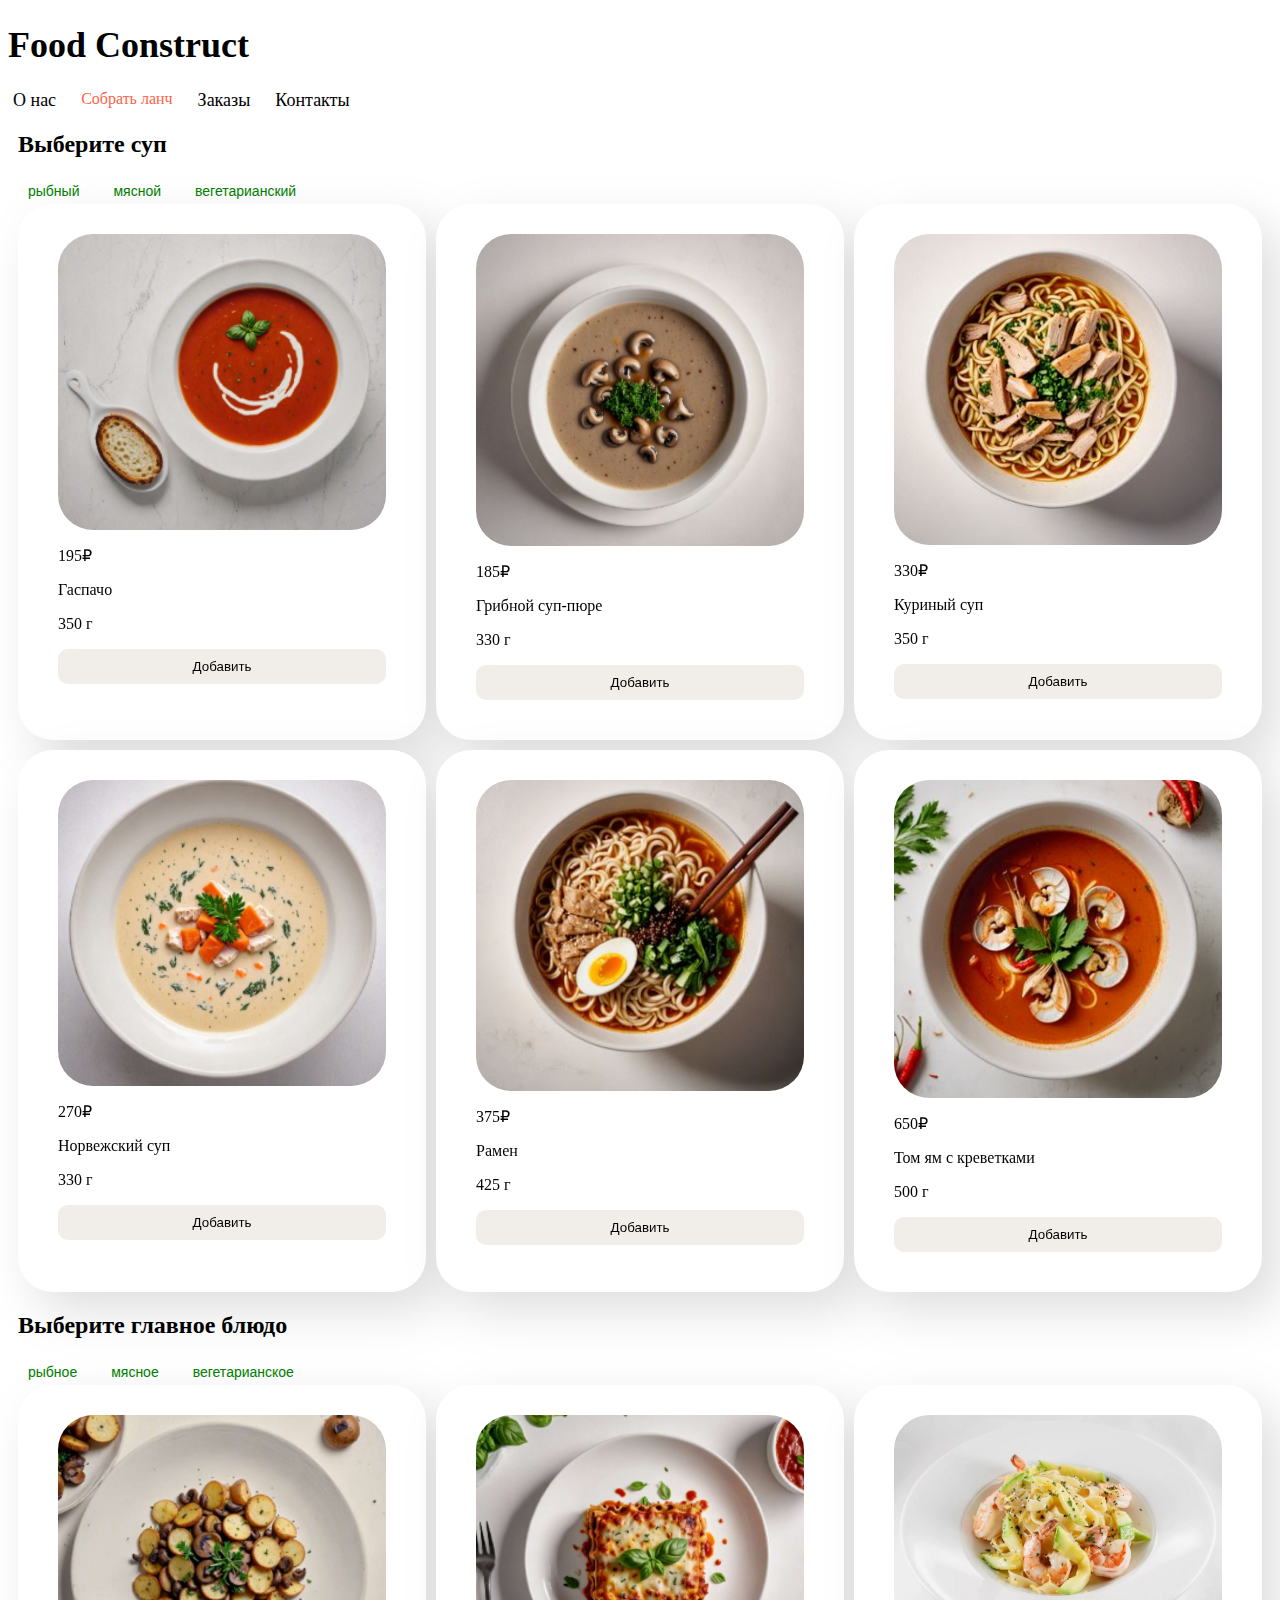
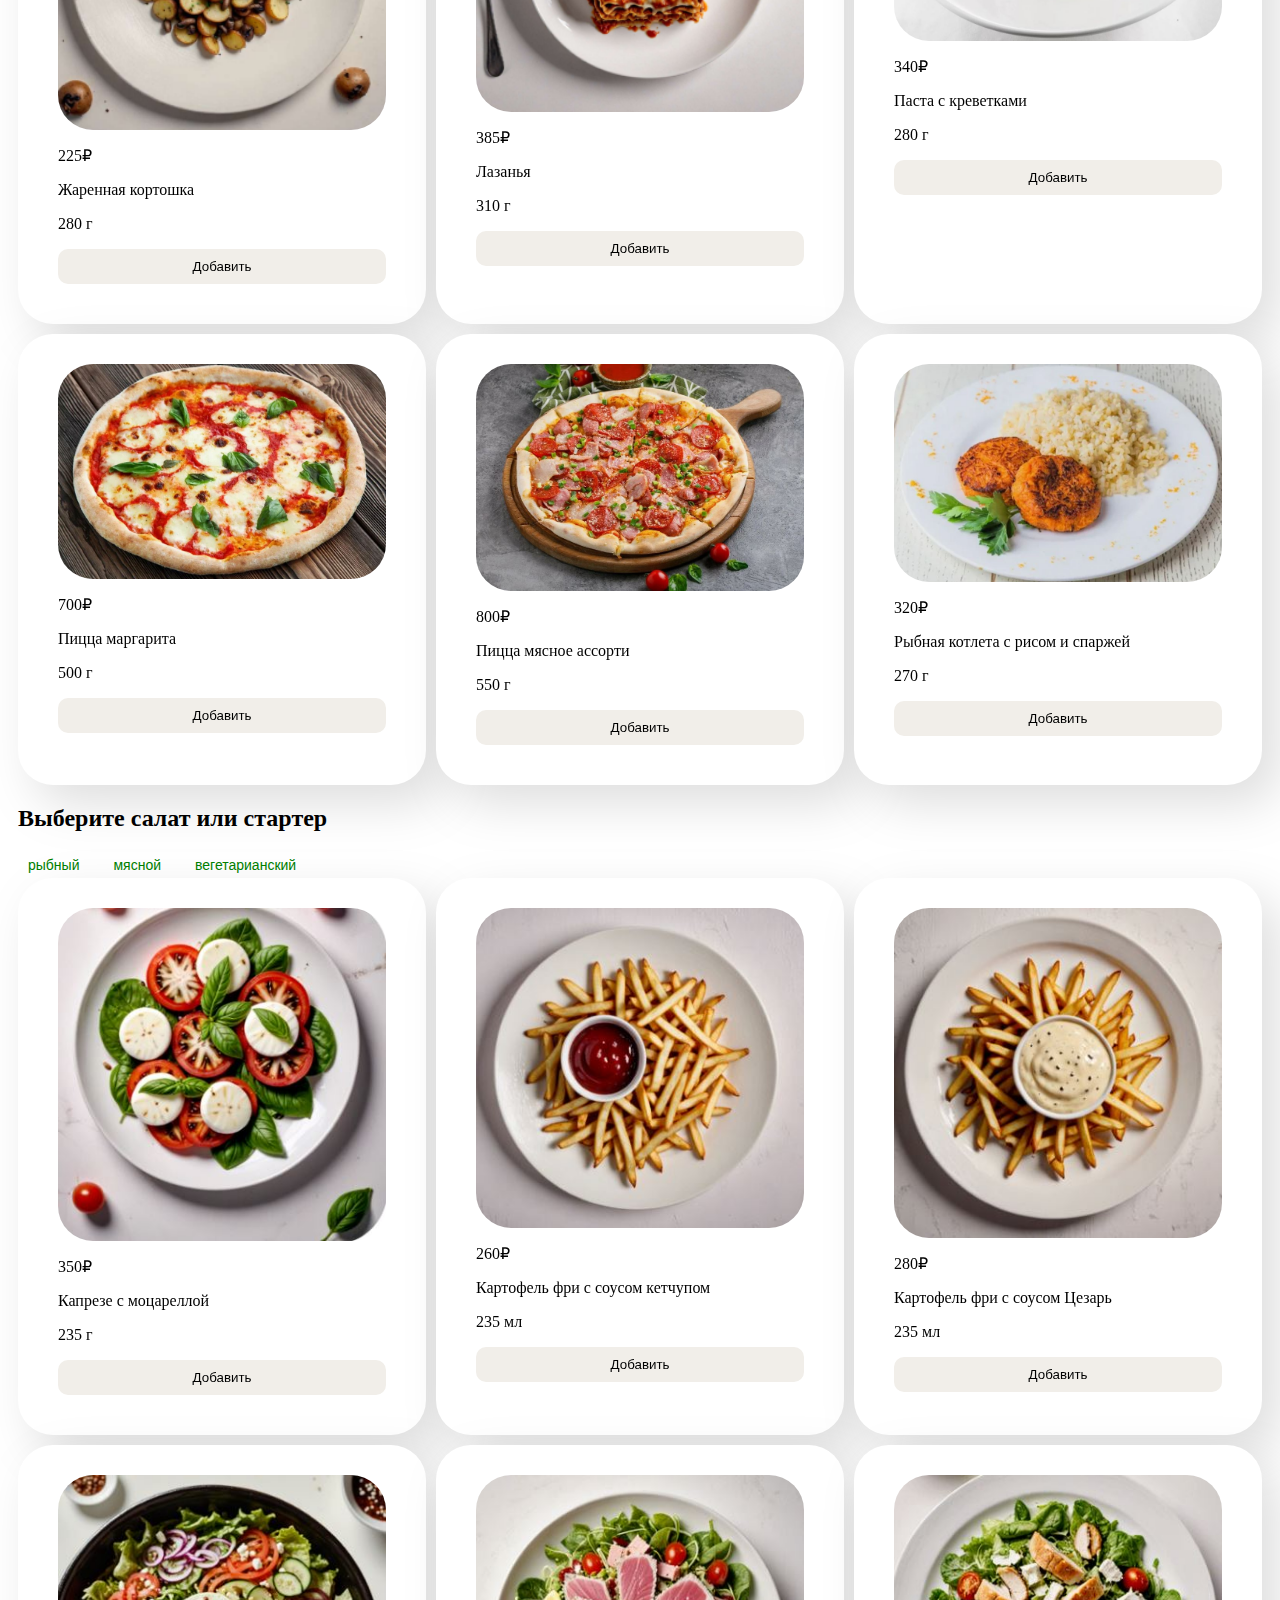
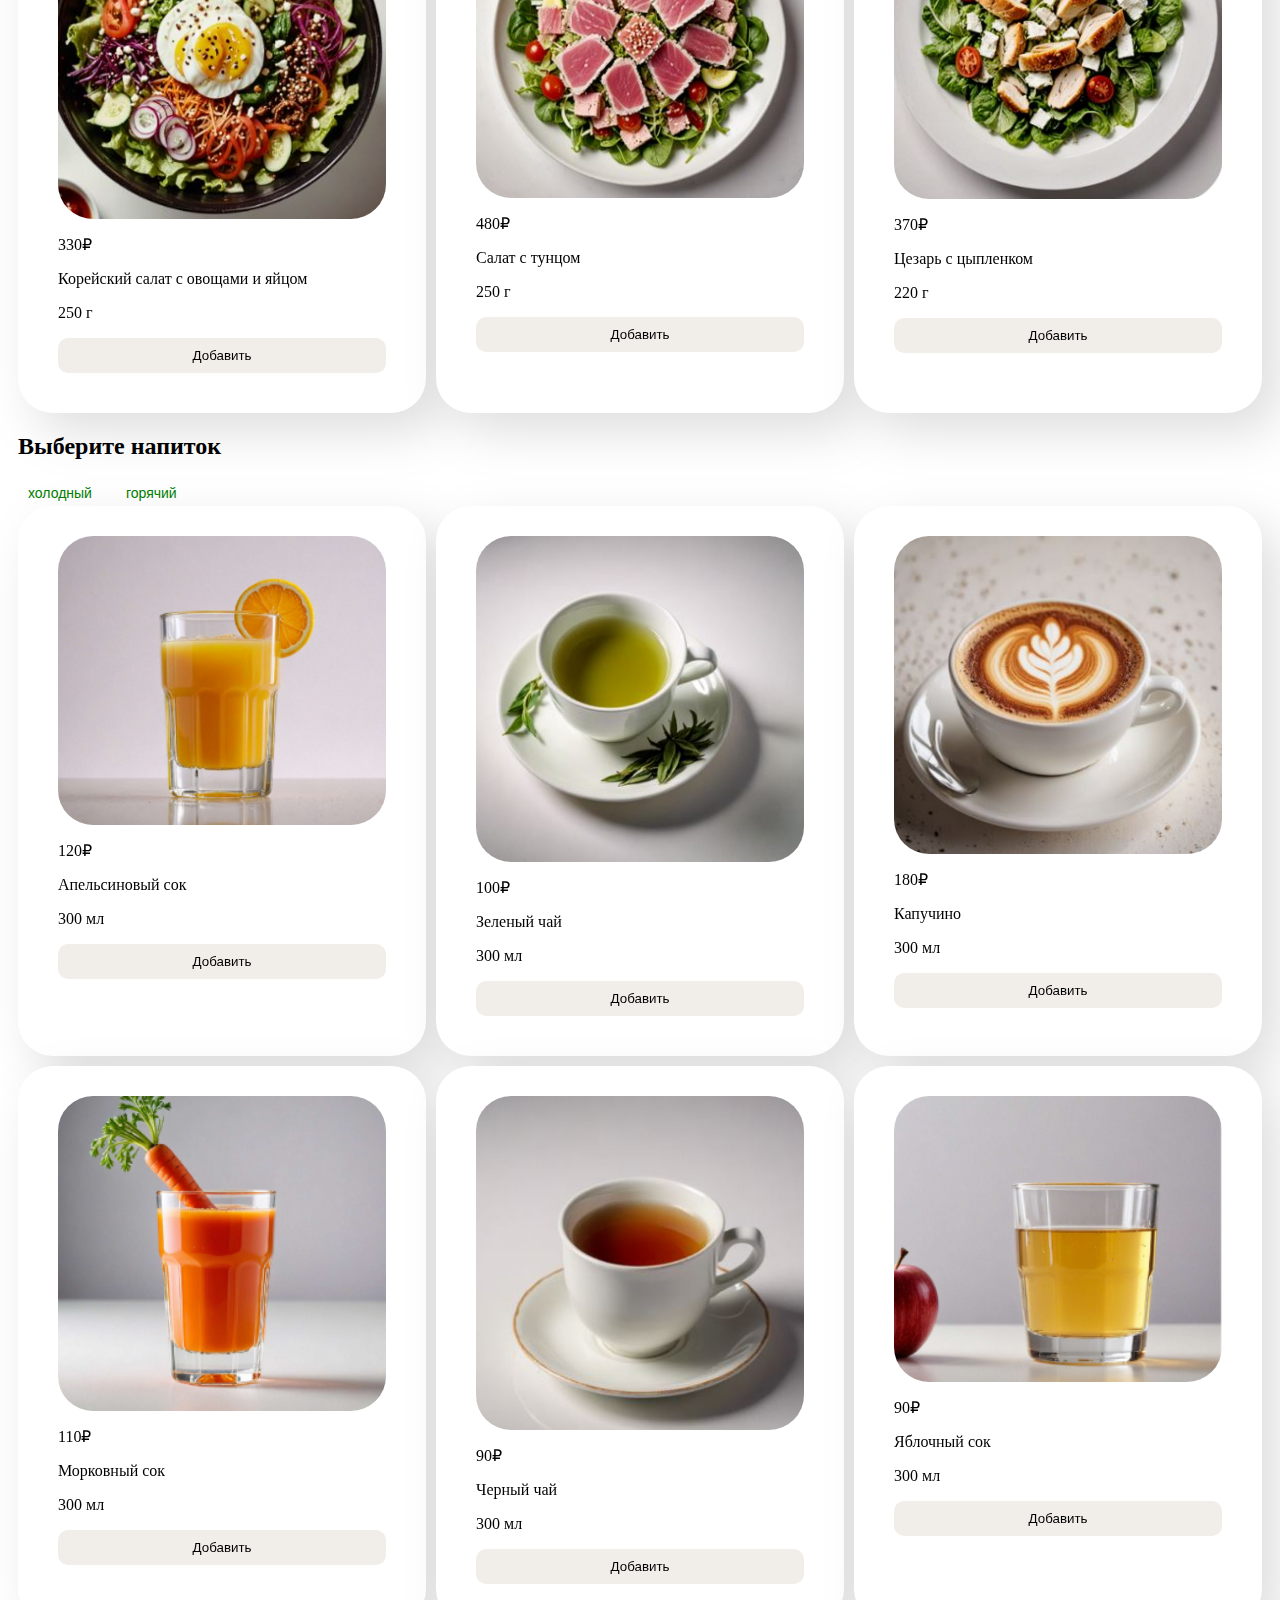
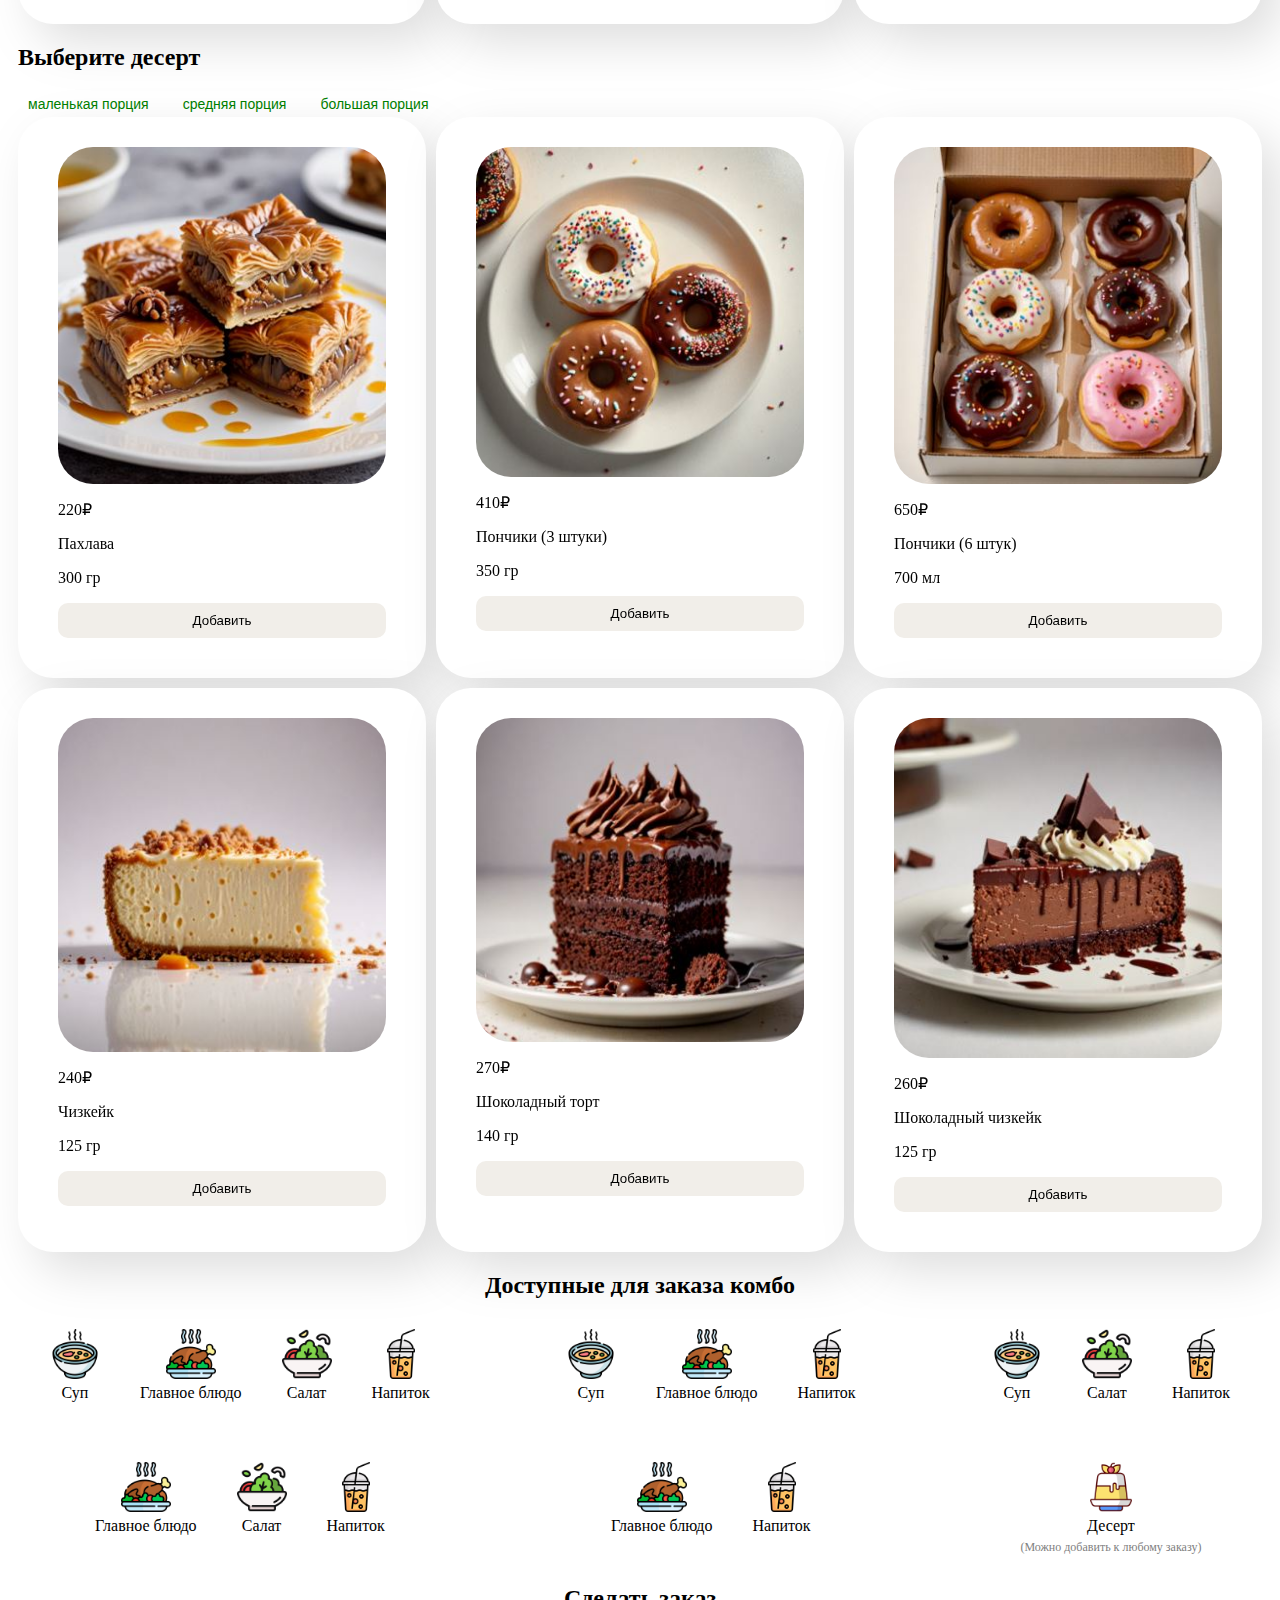
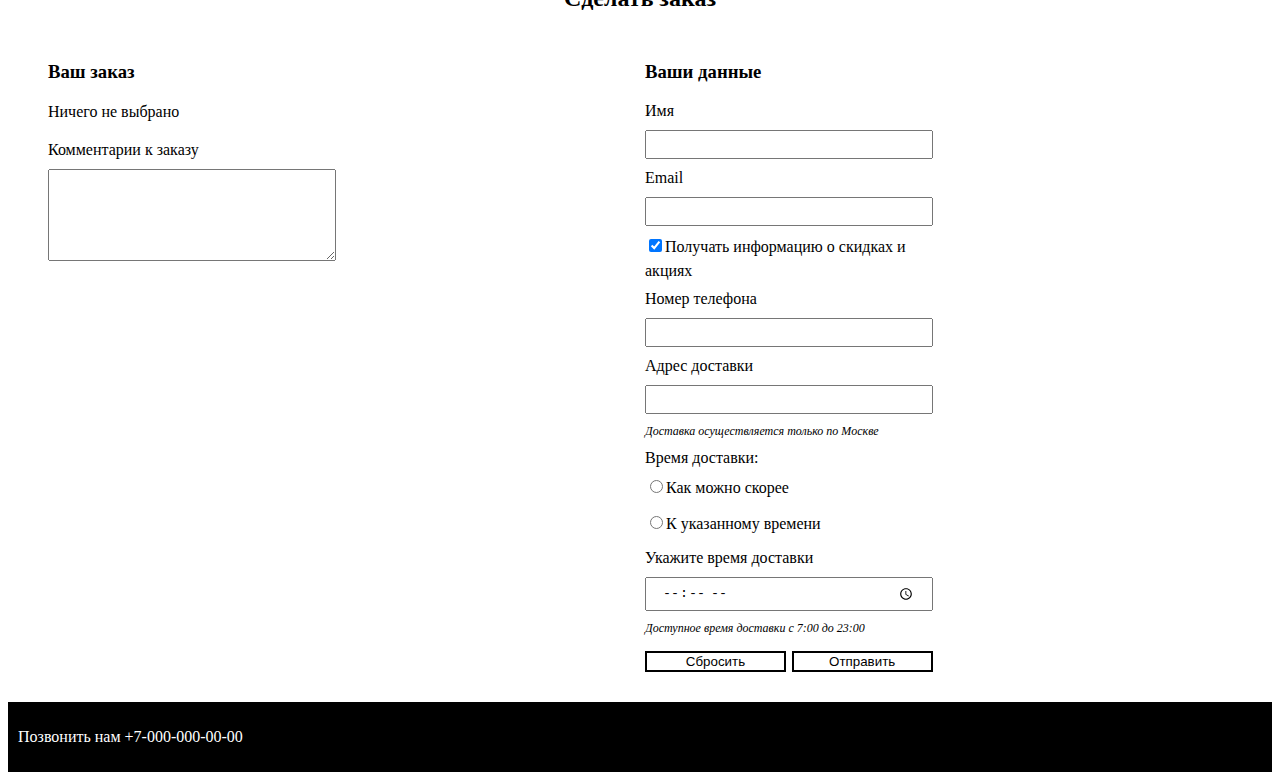
==== lunch.html @ 5206e2a0 "Lab6" ====
<!DOCTYPE html>
<html lang="ru">
<head>
    <meta charset="UTF-8">
    <meta name="viewport" content="width=device-width, initial-scale=1.0">
    <link rel="stylesheet" href="styles.css">
    <title>Собрать ланч</title>
</head>
<body>
    <header>
        <a href="#" class="link"><h1>Food Construct</h1></a>
        <nav class="nav">
            <a href="index.html" class="link"> О нас</a>
            <a href="lunch.html" class="active"> Собрать ланч</a>
            <a href="#" class="link"> Заказы</a>
            <a href="#tellunch" class="link"> Контакты</a>
        </nav> 
    </header>
        <main class="main">
            <section id="soup-section">
                <h2>Выберите суп</h2>
                <div class="filters">
                    <button data-kind="fish">рыбный</button>
                    <button data-kind="meat">мясной</button>
                    <button data-kind="veg">вегетарианский</button>
                </div>
                <div class="dishes"></div>
            </section>
            <section id="main-section">
                <h2>Выберите главное блюдо</h2>
                <div class="filters">
                    <button data-kind="fish">рыбное</button>
                    <button data-kind="meat">мясное</button>
                    <button data-kind="veg">вегетарианское</button>
                </div>
                <div class="dishes"></div>
            </section>
            <section id="salat-section">
                <h2>Выберите салат или стартер</h2>
                <div class="filters">
                    <button data-kind="fish">рыбный</button>
                    <button data-kind="meat">мясной</button>
                    <button data-kind="veg">вегетарианский</button>
                </div>
                <div class="dishes"></div>
            </section>
            <section id="drink-section">
                <h2>Выберите напиток</h2>
                <div class="filters">
                    <button data-kind="cold">холодный</button>
                    <button data-kind="hot">горячий</button>
                </div>
                <div class="dishes"></div>
            </section>
            <section id="desert-section">  
                <h2>Выберите десерт</h2>
                <div class="filters">
                    <button data-kind="small">маленькая порция</button>
                    <button data-kind="medium">средняя порция</button>
                    <button data-kind="big">большая порция</button>
                </div>
                <div class="dishes"></div>
            </section>

            <section id="combo-options">
                <h2>Доступные для заказа комбо</h2>
                <div class="combo-grid">
                    <div class="combo-column">
                        <div class="combo-row">
                            <div class="combo-item">
                                <img src="soup.jpg" alt="Суп">
                                <p>Суп</p>
                            </div>
                            <div class="combo-item">
                                <img src="main.jpg" alt="Главное блюдо">
                                <p>Главное блюдо</p>
                            </div>
                            <div class="combo-item">
                                <img src="salat.jpg" alt="Салат">
                                <p>Салат</p>
                            </div>
                            <div class="combo-item">
                                <img src="drink.jpg" alt="Напиток">
                                <p>Напиток</p>
                            </div>
                        </div>
                        <div class="combo-row">
                            <div class="combo-item">
                                <img src="main.jpg" alt="Главное блюдо">
                                <p>Главное блюдо</p>
                            </div>
                            <div class="combo-item">
                                <img src="salat.jpg" alt="Салат">
                                <p>Салат</p>
                            </div>
                            <div class="combo-item">
                                <img src="drink.jpg" alt="Напиток">
                                <p>Напиток</p>
                            </div>
                        </div>
                    </div>
                    <div class="combo-column">
                        <div class="combo-row">
                            <div class="combo-item">
                                <img src="soup.jpg" alt="Суп">
                                <p>Суп</p>
                            </div>
                            <div class="combo-item">
                                <img src="main.jpg" alt="Главное блюдо">
                                <p>Главное блюдо</p>
                            </div>
                            <div class="combo-item">
                                <img src="drink.jpg" alt="Напиток">
                                <p>Напиток</p>
                            </div>
                        </div>
                        <div class="combo-row">
                            <div class="combo-item">
                                <img src="main.jpg" alt="Главное блюдо">
                                <p>Главное блюдо</p>
                            </div>
                            <div class="combo-item">
                                <img src="drink.jpg" alt="Напиток">
                                <p>Напиток</p>
                            </div>
                        </div>
                    </div>
                    <div class="combo-column">
                        <div class="combo-row">
                            <div class="combo-item">
                                <img src="soup.jpg" alt="Суп">
                                <p>Суп</p>
                            </div>
                            <div class="combo-item">
                                <img src="salat.jpg" alt="Салат">
                                <p>Салат</p>
                            </div>
                            <div class="combo-item">
                                <img src="drink.jpg" alt="Напиток">
                                <p>Напиток</p>
                            </div>
                        </div>
                        <div class="combo-row">
                            <div class="combo-item">
                                <img src="desert.jpg" alt="Десерт">
                                <p>Десерт</p>
                                <p class="small-note">(Можно добавить к любому заказу)</p>
                            </div>
                        </div>
                    </div>
                </div>
            </section>

            <section id="order-form">
            <form action="https://httpbin.org/post" method="post">
            <section class="order">
                <h2 style="text-align: center;">Сделать заказ</h2>
                <div class="dishesorder">
                <div class="dishorder">
                    <h3>Ваш заказ</h3>
                    <div id="no-selection-message" class="order-item">
                        <p>Ничего не выбрано</p>
                    </div>
                    <div class="order-item" id="soup-order" style="display: none;">
                        <p><strong>Суп</strong></p>
                        <p id="selected-soup">Не выбран</p>
                    </div>
                    <div class="order-item" id="salat-order" style="display: none;">
                        <p><strong>Салат</strong></p>
                        <p id="selected-salat">Не выбран</p>
                    </div>
                    <div class="order-item" id="main-order" style="display: none;">
                        <p><strong>Главное блюдо</strong></p>
                        <p id="selected-main-dish">Не выбрано</p>
                    </div>
                    <div class="order-item" id="drink-order" style="display: none;">
                        <p><strong>Напиток</strong></p>
                        <p id="selected-drink">Не выбран</p>
                    </div>
                    <div class="order-item" id="desert-order" style="display: none;"> 
                        <p><strong>Десерт</strong></p>
                        <p id="selected-desert">Не выбран</p>
                    </div>
                    <div class="order-item" id="total-price-block" style="display: none;">
                        <p id="total-price">Стоимость заказа<span class="price-value">0₽</span></p>
                    </div>                    
                    <label for="comments">Комментарии к заказу</label>
                    <textarea id="comments" name="comments"></textarea>
                </div>

                <div class="dishcustomer">
                    <h3>Ваши данные</h3>
                    <label>Имя</label>
                    <input type="text" required>
                    <label >Email</label>
                    <input type="email" required>
                    <label><input type="checkbox"checked>Получать информацию о скидках и акциях</label>
                    <label>Номер телефона</label>
                    <input type="tel" required pattern="^\+?[0-9\s\-\(\)]{7,15}$">
                    <label>Адрес доставки</label>
                    <input type="text" required>
                    <label class="note"><em>Доставка осуществляется только по Москве</em></label>
                    <label>Время доставки:</label>
                    <label><input type="radio" name="radio1" required>Как можно скорее</label>
                    <label><input type="radio" name="radio1" required>К указанному времени</label>
                    <label>Укажите время доставки</label>
                    <input type="time" min="7:00" max="23:00" step="300">
                    <label class="note"><em>Доступное время доставки с 7:00 до 23:00</em></label>
                    <div class="buttonform">
                    <button class="buttonform1" type="reset">Сбросить</button>
                    <button class="buttonform2" type="submit">Отправить</button>
                    </div>
                </div>
                </div>
            </section>
            </form>

        </main>
            
            <footer class="footer" id="tellunch">
                <p>Позвонить нам +7-000-000-00-00</p> 
                <a href="#"></a>
           </footer>
           <script src="Dishes.js"></script>
           <script src="displayDishes.js"></script>
</body>
</html>
---- styles.css ----
.link {
    text-decoration: none;
    font-family: 'Times New Roman', Times, serif;
    font-size: large;
    
}
.link{color: black;}
.link:hover {color: red;}
.li{
    text-decoration: none;
    font-family: 'Times New Roman', Times, serif;
    font-size: large;
}
.li{
    color: white;
}
.li:hover{color: red;}
.footer{
    background-color: black;
    color: white;
    padding: 10px;
}
.table{
    padding: auto;
    border: 1px solid black;
    border-collapse: collapse;
    text-align: center;
    font-family: 'Times New Roman', Times, serif;
    font-size: 20px;
}
.table td{
    border: 1px solid black;
}

.img{
height: 500px;
width: 700px;

}
.section{
    font-family: 'Times New Roman', Times, serif;
    font-size: 20px;
    color: black;
}
.main{
    margin: 10px;
}
.p{
    font-family: 'Times New Roman', Times, serif;
    font-size: 20px;
    color: black;
}
.ul{
    font-family: 'Times New Roman', Times, serif;
    font-size: 20px;
    color: black;
}
.nav a {
    margin: 0 5px ;
    text-decoration: none;
}

.section{
    display: grid;
    grid-template-columns: 1fr, 1fr, 1fr;
    grid-column-gap: 10px;
}

.dishes {
    display: grid;
    grid-template-columns: repeat(3, 1fr);
    gap: 10px;
    }
    
.dish {
    display: flex;
    flex-direction: column;
    background-color: white;
    padding: 30px 40px;
    border-radius: 35px;
    filter: drop-shadow(17px 19px 24px rgba(0, 0, 0, 0.13));
    cursor: pointer;
    text-align: left;
    }

.dish:hover {
        border: 2px solid tomato;
        }
        
.dish img {
        width: 100%;
        border-radius: 35px;
        }
        
.dish-info {
        margin-bottom: 10px;
        }
        
 .dish .namelunch, .dish .pricelunch {
        font-size: 18px;
        color: black;
        }
        
.dish .volume {
        color: gray;
        font-size: 14px;
        }
        
.dish button {
        background-color: #f1eee9;
        padding: 10px 30px;
        border-radius: 10px;
        cursor: pointer;
        border: none;
        width: 100%;
        }
        
.dish:hover button {
        background-color: tomato;
        }

.footerlunch{
    color: gray;
}  

.nav {
    display: flex; 
    flex-wrap: wrap;
    gap: 15px;
}


@media (max-width: 800px) {
    div.dishes{
    grid-template-columns: repeat(2, 1fr);
    }
    img {
        width: 500px;
        height: auto;
    }
}
    
@media (max-width: 600px) { 
    section h2{
    text-align: center;
    }
    
    div.dishes{
    grid-template-columns: 1fr;
    }
    h1 {
        text-align: center;
        }

    h2 {
        text-align: center;
        }

    nav {
        flex-direction: column;
        align-items: center;
        }
        
    nav a {
        font-size: calc(1em + 4px);
        }
        
    img {
        width: 100%;
        height: auto;
        }
        
    table {
        font-size: calc(1em - 2px);
        }
}
 
a.active{
    color: tomato;
}

@media (max-width: 400px) {
    table {
    font-size: calc(1em - 4px);
    }
}

.dishesorder {
    display: grid;
    grid-template-columns: repeat(2, 1fr);
    gap: 10px;
    margin: 30px;
    }

.order label, .order select, .order textarea, .order input {
        margin-bottom: 10px; 
    }

.buttonform1{
    background-color: white;
    border: 2px solid black;
    flex-direction: row;
    float: left;
    width: 49%;
    margin-top: 5px;
    } 
    
.buttonform2{
    background-color: white;
    border: 2px solid black;
    flex-direction: row;
    float: right;
    width: 49%;
    margin-top: 5px;
}   

.note{
    font-size: 12px;
} 

.order input{
    padding: 5px 15px;
}
.dishesorder select{
    padding: 5px 30px;
}
.order textarea{
    padding: 30px 30px;
}

.dishorder{
    display: flex;
    flex-direction: column;
    float: left;
    width: 49%;
}

.dishcustomer{
    display: flex;
    flex-direction: column;
    float: right;
    width: 49%;
}


#total-price {
    font-weight: bold;
    margin-top: 20px;
    text-align: left;
    margin-bottom: 20px;
}

#total-price .price-value {
    font-size: 20px; 
    display: inline-block;

}

.order-item p {
    margin: 0; 
    line-height: 1.2; 
}

.order-item p + p {
    margin-bottom: 20px; 
    width: 300px;
}

#no-selection-message {
    display: none; 
}


#no-selection-message {
    display: block; 
    margin-bottom: 20px;
}

#soup-order, #main-order, #drink-order, #total-price-block {
    display: none; 
}

/* Стили кнопок фильтрации */
.filters button {
    margin-right: 10px;
    padding: 5px 10px;
    cursor: pointer;
    font-size: 14px;
    color: green; 
    background: none;
    border: none; 
    border-radius: 5px; 
    transition: background-color 0.3s; 
}
/* Раскодировать для того чтобы появлялась обводка при наведении на кнопку */
/* .filters button:hover {
    border: 2px solid green;  
} */

.filters button.active {
    background-color: #d2eedc; 
    color: green; 
    border-radius: 10px; 
}


/* Стили для блока с комбо */
#combo-options {
    margin: 20px auto;
    max-width: 1200px; 
    text-align: center;
}

#combo-options h2 {
    text-align: center;
    margin-bottom: 20px;
}

.combo-grid {
    display: flex;
    justify-content: space-between;
    gap: 40px;
}

.combo-column {
    display: flex;
    flex-direction: column;
    gap: 40px; 
    align-items: center; 
}

.combo-row {
    display: flex;
    gap: 20px;
    justify-content: center;
}

.combo-item {
    display: flex;
    flex-direction: column;
    align-items: center;
    padding: 10px;
    transition: transform 0.3s;
    background-color: transparent; 
    border: none; 
}

.combo-item img {
    width: 50px;  
    height: 50px;
    transition: transform 0.3s, scale 0.3s;
}

.combo-item img:hover {
    transform: scale(1.1);
}

.combo-item p {
    margin: 5px 0 0 0; 
}

.small-note {
    font-size: 12px;
    color: gray;
    text-align: center;
    margin-top: 10px;
}

/* Стили для уведомлений */
.alert {
    position: fixed;
    top: 50%;
    left: 50%;
    transform: translate(-50%, -50%);
    background-color: white;
    border: 2px solid black; 
    padding: 20px;
    box-shadow: 0 0 10px rgba(0, 0, 0, 0.1);
    z-index: 1000;
    text-align: center;
    width: 60%; 
    max-width: 400px; 
}

.alert p {
    margin-bottom: 20px;
}

.alert button {
    background-color: white; 
    color: black;
    padding: 10px 20px;
    border: 2px solid black; 
    border-radius: 10px; 
    cursor: pointer;
    transition: background-color 0.3s, color 0.3s;
}

.alert button:hover {
    background-color: tomato; 
    color: white; 
}
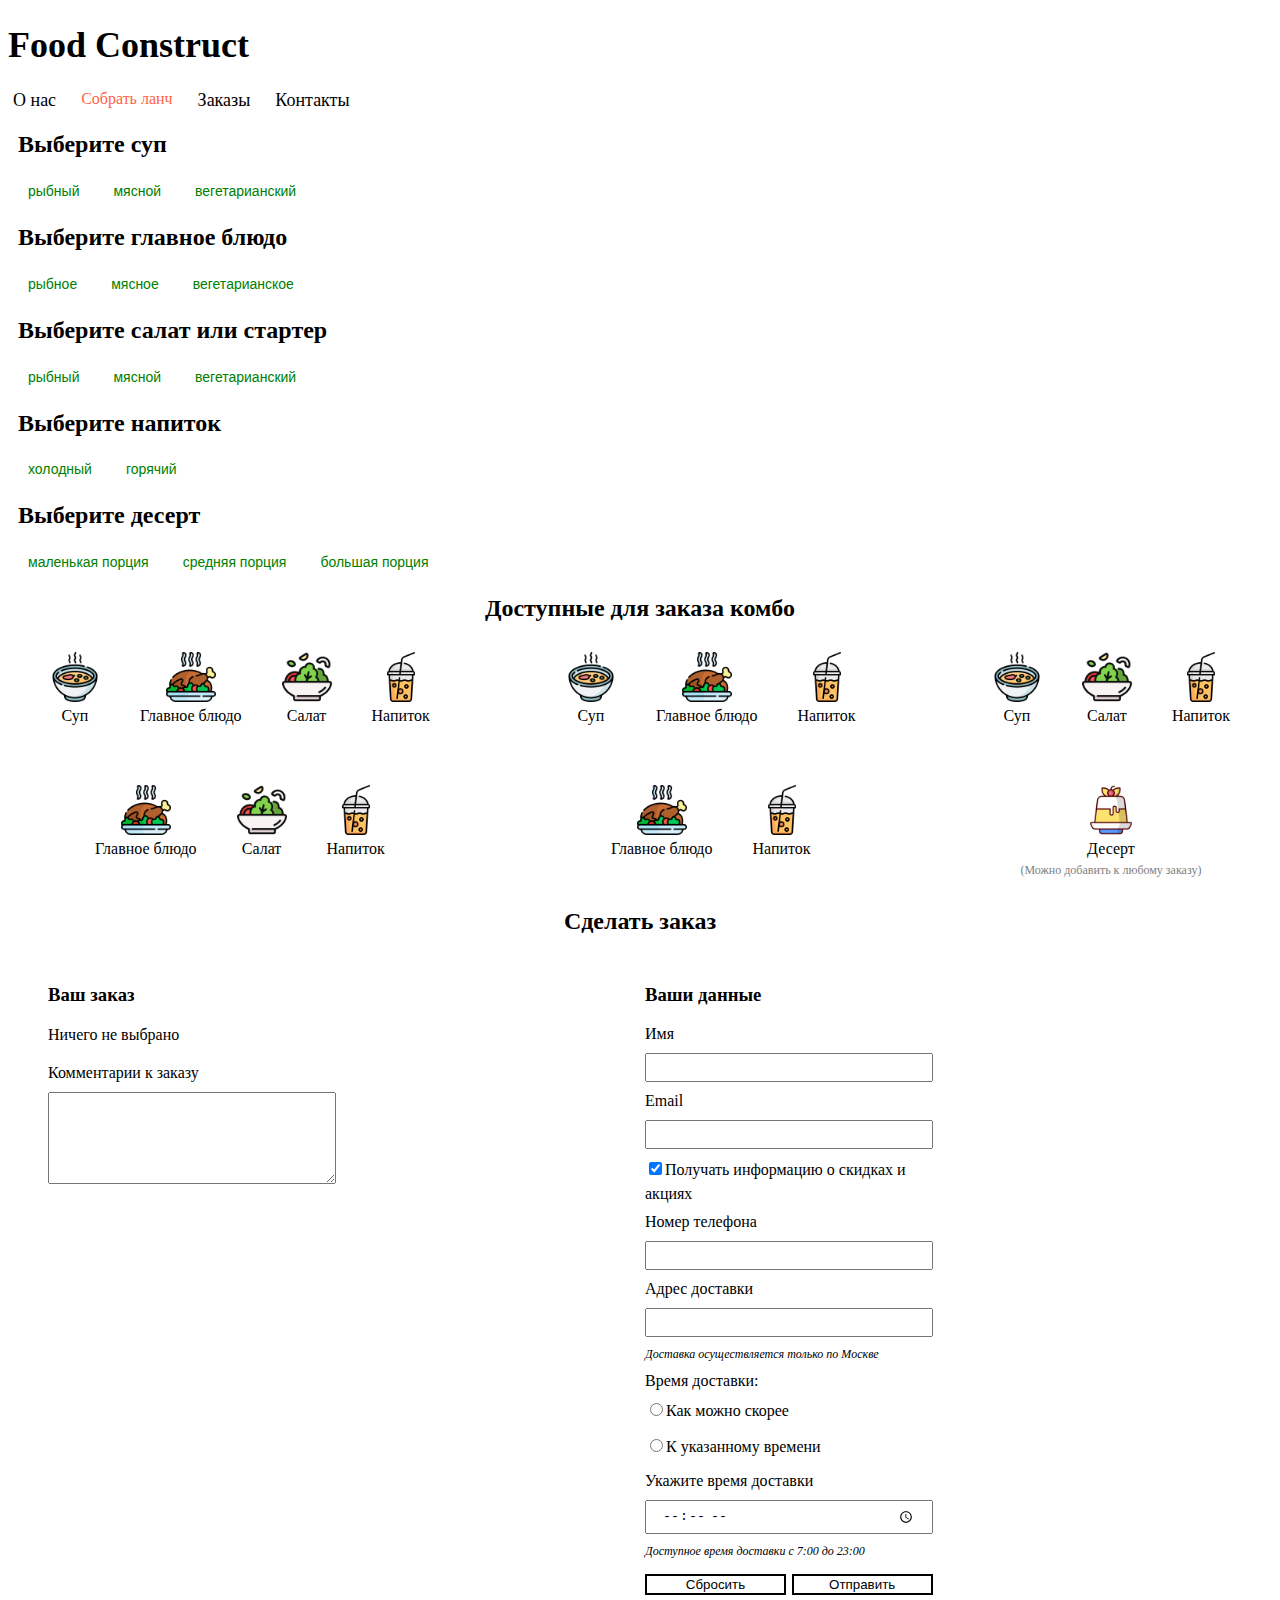
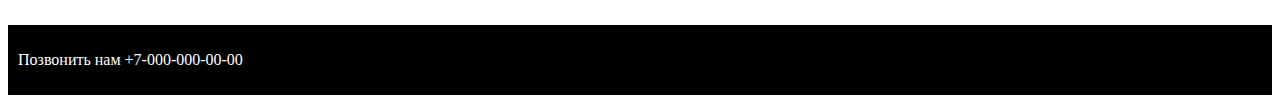
==== commit 8ee0782b: "Lab 7" ====
--- a/lunch.html
+++ b/lunch.html
@@ -57,7 +57,7 @@
                 <div class="filters">
                     <button data-kind="small">маленькая порция</button>
                     <button data-kind="medium">средняя порция</button>
-                    <button data-kind="big">большая порция</button>
+                    <button data-kind="large">большая порция</button>
                 </div>
                 <div class="dishes"></div>
             </section>
@@ -221,7 +221,6 @@
                 <p>Позвонить нам +7-000-000-00-00</p> 
                 <a href="#"></a>
            </footer>
-           <script src="Dishes.js"></script>
            <script src="displayDishes.js"></script>
 </body>
 </html>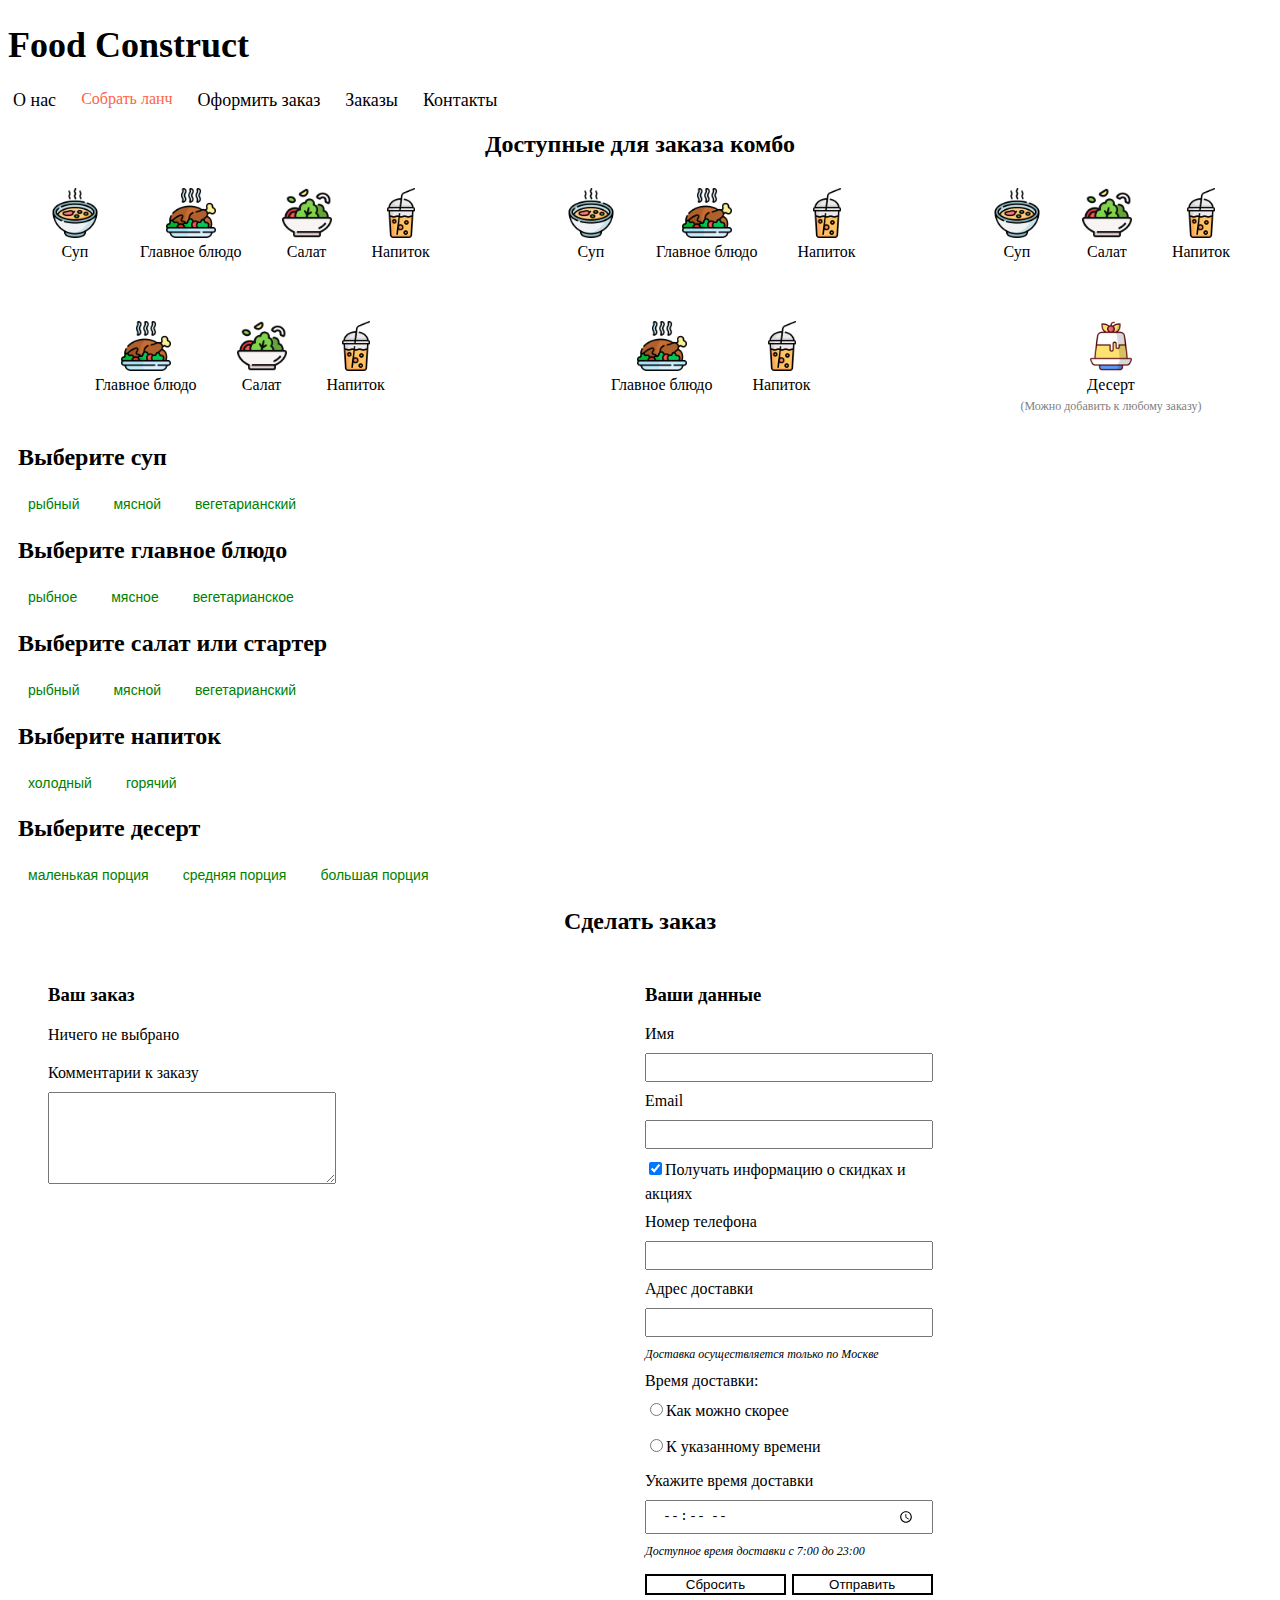
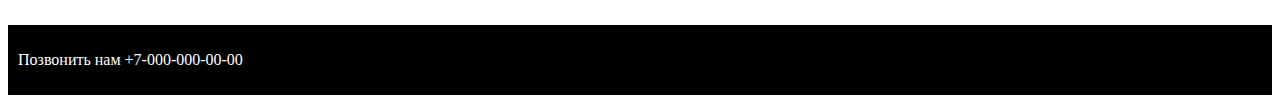
==== commit 8516a67c: "Lab 7" ====
--- a/lunch.html
+++ b/lunch.html
@@ -12,56 +12,12 @@
         <nav class="nav">
             <a href="index.html" class="link"> О нас</a>
             <a href="lunch.html" class="active"> Собрать ланч</a>
+            <a href="Making_an _order.html" class="link">Оформить заказ</a>
             <a href="#" class="link"> Заказы</a>
             <a href="#tellunch" class="link"> Контакты</a>
         </nav> 
     </header>
         <main class="main">
-            <section id="soup-section">
-                <h2>Выберите суп</h2>
-                <div class="filters">
-                    <button data-kind="fish">рыбный</button>
-                    <button data-kind="meat">мясной</button>
-                    <button data-kind="veg">вегетарианский</button>
-                </div>
-                <div class="dishes"></div>
-            </section>
-            <section id="main-section">
-                <h2>Выберите главное блюдо</h2>
-                <div class="filters">
-                    <button data-kind="fish">рыбное</button>
-                    <button data-kind="meat">мясное</button>
-                    <button data-kind="veg">вегетарианское</button>
-                </div>
-                <div class="dishes"></div>
-            </section>
-            <section id="salat-section">
-                <h2>Выберите салат или стартер</h2>
-                <div class="filters">
-                    <button data-kind="fish">рыбный</button>
-                    <button data-kind="meat">мясной</button>
-                    <button data-kind="veg">вегетарианский</button>
-                </div>
-                <div class="dishes"></div>
-            </section>
-            <section id="drink-section">
-                <h2>Выберите напиток</h2>
-                <div class="filters">
-                    <button data-kind="cold">холодный</button>
-                    <button data-kind="hot">горячий</button>
-                </div>
-                <div class="dishes"></div>
-            </section>
-            <section id="desert-section">  
-                <h2>Выберите десерт</h2>
-                <div class="filters">
-                    <button data-kind="small">маленькая порция</button>
-                    <button data-kind="medium">средняя порция</button>
-                    <button data-kind="large">большая порция</button>
-                </div>
-                <div class="dishes"></div>
-            </section>
-
             <section id="combo-options">
                 <h2>Доступные для заказа комбо</h2>
                 <div class="combo-grid">
@@ -149,6 +105,50 @@
                         </div>
                     </div>
                 </div>
+            </section>
+            <section id="soup-section">
+                <h2>Выберите суп</h2>
+                <div class="filters">
+                    <button data-kind="fish">рыбный</button>
+                    <button data-kind="meat">мясной</button>
+                    <button data-kind="veg">вегетарианский</button>
+                </div>
+                <div class="dishes"></div>
+            </section>
+            <section id="main-section">
+                <h2>Выберите главное блюдо</h2>
+                <div class="filters">
+                    <button data-kind="fish">рыбное</button>
+                    <button data-kind="meat">мясное</button>
+                    <button data-kind="veg">вегетарианское</button>
+                </div>
+                <div class="dishes"></div>
+            </section>
+            <section id="salat-section">
+                <h2>Выберите салат или стартер</h2>
+                <div class="filters">
+                    <button data-kind="fish">рыбный</button>
+                    <button data-kind="meat">мясной</button>
+                    <button data-kind="veg">вегетарианский</button>
+                </div>
+                <div class="dishes"></div>
+            </section>
+            <section id="drink-section">
+                <h2>Выберите напиток</h2>
+                <div class="filters">
+                    <button data-kind="cold">холодный</button>
+                    <button data-kind="hot">горячий</button>
+                </div>
+                <div class="dishes"></div>
+            </section>
+            <section id="desert-section">  
+                <h2>Выберите десерт</h2>
+                <div class="filters">
+                    <button data-kind="small">маленькая порция</button>
+                    <button data-kind="medium">средняя порция</button>
+                    <button data-kind="large">большая порция</button>
+                </div>
+                <div class="dishes"></div>
             </section>
 
             <section id="order-form">
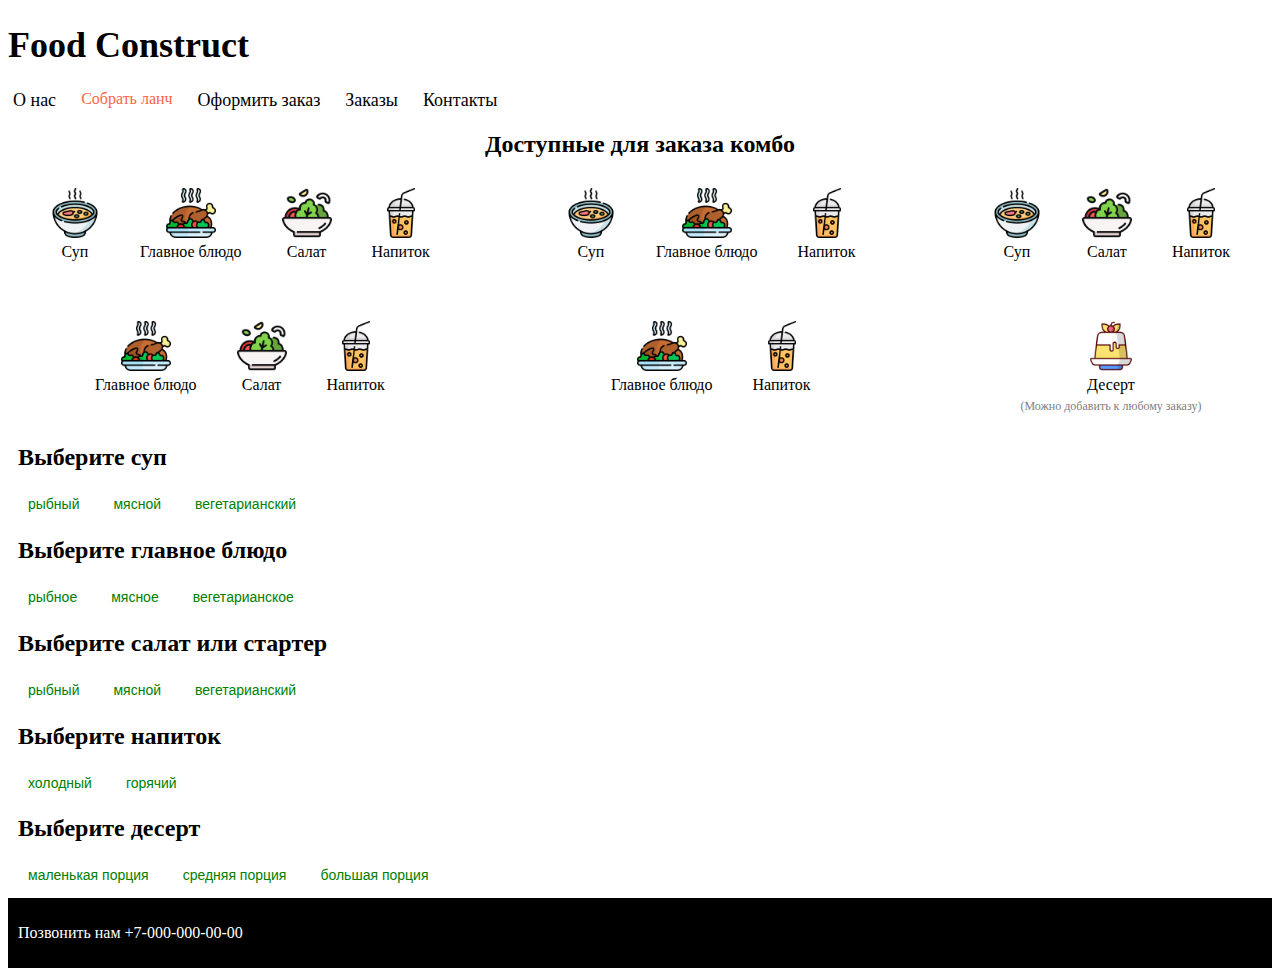
==== commit 572e91b1: "Lab8" ====
--- a/lunch.html
+++ b/lunch.html
@@ -24,33 +24,33 @@
                     <div class="combo-column">
                         <div class="combo-row">
                             <div class="combo-item">
-                                <img src="soup.jpg" alt="Суп">
+                                <img src="Images\soup.jpg" alt="Суп">
                                 <p>Суп</p>
                             </div>
                             <div class="combo-item">
-                                <img src="main.jpg" alt="Главное блюдо">
+                                <img src="Images\main.jpg" alt="Главное блюдо">
                                 <p>Главное блюдо</p>
                             </div>
                             <div class="combo-item">
-                                <img src="salat.jpg" alt="Салат">
+                                <img src="Images\salat.jpg" alt="Салат">
                                 <p>Салат</p>
                             </div>
                             <div class="combo-item">
-                                <img src="drink.jpg" alt="Напиток">
+                                <img src="Images\drink.jpg" alt="Напиток">
                                 <p>Напиток</p>
                             </div>
                         </div>
                         <div class="combo-row">
                             <div class="combo-item">
-                                <img src="main.jpg" alt="Главное блюдо">
+                                <img src="Images\main.jpg" alt="Главное блюдо">
                                 <p>Главное блюдо</p>
                             </div>
                             <div class="combo-item">
-                                <img src="salat.jpg" alt="Салат">
+                                <img src="Images\salat.jpg" alt="Салат">
                                 <p>Салат</p>
                             </div>
                             <div class="combo-item">
-                                <img src="drink.jpg" alt="Напиток">
+                                <img src="Images\drink.jpg" alt="Напиток">
                                 <p>Напиток</p>
                             </div>
                         </div>
@@ -58,25 +58,25 @@
                     <div class="combo-column">
                         <div class="combo-row">
                             <div class="combo-item">
-                                <img src="soup.jpg" alt="Суп">
+                                <img src="Images\soup.jpg" alt="Суп">
                                 <p>Суп</p>
                             </div>
                             <div class="combo-item">
-                                <img src="main.jpg" alt="Главное блюдо">
+                                <img src="Images\main.jpg" alt="Главное блюдо">
                                 <p>Главное блюдо</p>
                             </div>
                             <div class="combo-item">
-                                <img src="drink.jpg" alt="Напиток">
+                                <img src="Images\drink.jpg" alt="Напиток">
                                 <p>Напиток</p>
                             </div>
                         </div>
                         <div class="combo-row">
                             <div class="combo-item">
-                                <img src="main.jpg" alt="Главное блюдо">
+                                <img src="Images\main.jpg" alt="Главное блюдо">
                                 <p>Главное блюдо</p>
                             </div>
                             <div class="combo-item">
-                                <img src="drink.jpg" alt="Напиток">
+                                <img src="Images\drink.jpg" alt="Напиток">
                                 <p>Напиток</p>
                             </div>
                         </div>
@@ -84,21 +84,21 @@
                     <div class="combo-column">
                         <div class="combo-row">
                             <div class="combo-item">
-                                <img src="soup.jpg" alt="Суп">
+                                <img src="Images\soup.jpg" alt="Суп">
                                 <p>Суп</p>
                             </div>
                             <div class="combo-item">
-                                <img src="salat.jpg" alt="Салат">
+                                <img src="Images\salat.jpg" alt="Салат">
                                 <p>Салат</p>
                             </div>
                             <div class="combo-item">
-                                <img src="drink.jpg" alt="Напиток">
+                                <img src="Images\drink.jpg" alt="Напиток">
                                 <p>Напиток</p>
                             </div>
                         </div>
                         <div class="combo-row">
                             <div class="combo-item">
-                                <img src="desert.jpg" alt="Десерт">
+                                <img src="Images\desert.jpg" alt="Десерт">
                                 <p>Десерт</p>
                                 <p class="small-note">(Можно добавить к любому заказу)</p>
                             </div>
@@ -153,67 +153,9 @@
 
             <section id="order-form">
             <form action="https://httpbin.org/post" method="post">
-            <section class="order">
-                <h2 style="text-align: center;">Сделать заказ</h2>
-                <div class="dishesorder">
-                <div class="dishorder">
-                    <h3>Ваш заказ</h3>
-                    <div id="no-selection-message" class="order-item">
-                        <p>Ничего не выбрано</p>
-                    </div>
-                    <div class="order-item" id="soup-order" style="display: none;">
-                        <p><strong>Суп</strong></p>
-                        <p id="selected-soup">Не выбран</p>
-                    </div>
-                    <div class="order-item" id="salat-order" style="display: none;">
-                        <p><strong>Салат</strong></p>
-                        <p id="selected-salat">Не выбран</p>
-                    </div>
-                    <div class="order-item" id="main-order" style="display: none;">
-                        <p><strong>Главное блюдо</strong></p>
-                        <p id="selected-main-dish">Не выбрано</p>
-                    </div>
-                    <div class="order-item" id="drink-order" style="display: none;">
-                        <p><strong>Напиток</strong></p>
-                        <p id="selected-drink">Не выбран</p>
-                    </div>
-                    <div class="order-item" id="desert-order" style="display: none;"> 
-                        <p><strong>Десерт</strong></p>
-                        <p id="selected-desert">Не выбран</p>
-                    </div>
-                    <div class="order-item" id="total-price-block" style="display: none;">
-                        <p id="total-price">Стоимость заказа<span class="price-value">0₽</span></p>
-                    </div>                    
-                    <label for="comments">Комментарии к заказу</label>
-                    <textarea id="comments" name="comments"></textarea>
-                </div>
-
-                <div class="dishcustomer">
-                    <h3>Ваши данные</h3>
-                    <label>Имя</label>
-                    <input type="text" required>
-                    <label >Email</label>
-                    <input type="email" required>
-                    <label><input type="checkbox"checked>Получать информацию о скидках и акциях</label>
-                    <label>Номер телефона</label>
-                    <input type="tel" required pattern="^\+?[0-9\s\-\(\)]{7,15}$">
-                    <label>Адрес доставки</label>
-                    <input type="text" required>
-                    <label class="note"><em>Доставка осуществляется только по Москве</em></label>
-                    <label>Время доставки:</label>
-                    <label><input type="radio" name="radio1" required>Как можно скорее</label>
-                    <label><input type="radio" name="radio1" required>К указанному времени</label>
-                    <label>Укажите время доставки</label>
-                    <input type="time" min="7:00" max="23:00" step="300">
-                    <label class="note"><em>Доступное время доставки с 7:00 до 23:00</em></label>
-                    <div class="buttonform">
-                    <button class="buttonform1" type="reset">Сбросить</button>
-                    <button class="buttonform2" type="submit">Отправить</button>
-                    </div>
-                </div>
-                </div>
+            
+            </form>
             </section>
-            </form>
 
         </main>
             
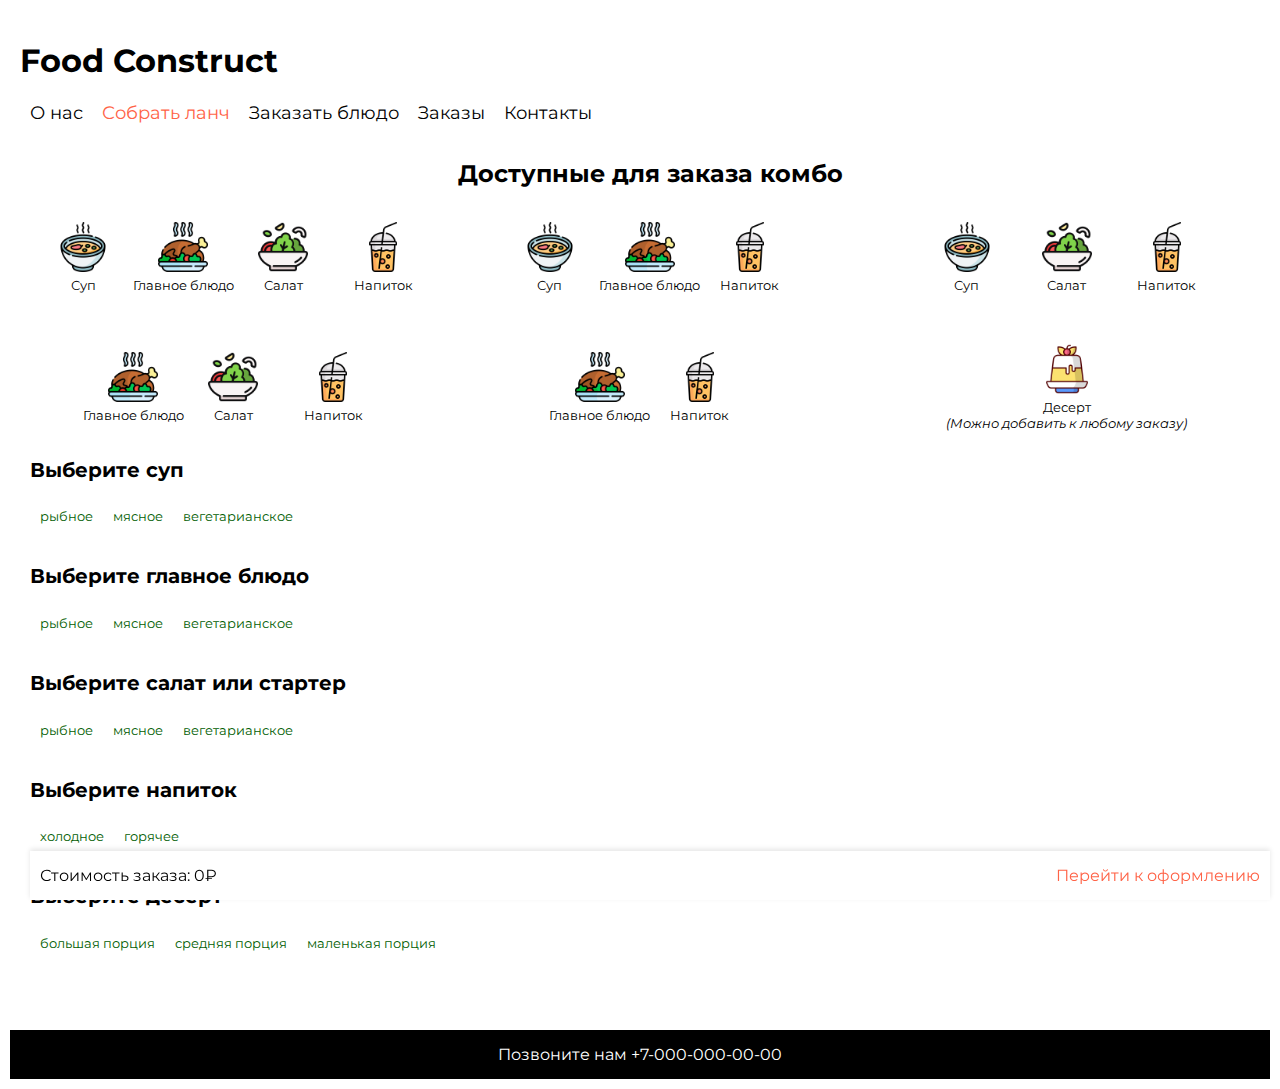
==== commit e41b18db: "Lab8" ====
--- a/lunch.html
+++ b/lunch.html
@@ -1,168 +1,170 @@
 <!DOCTYPE html>
 <html lang="ru">
+
 <head>
     <meta charset="UTF-8">
-    <meta name="viewport" content="width=device-width, initial-scale=1.0">
+    <title>Доставка блюд из ресторанов в Москве</title>
+    <link rel="shortcut icon" type="image/jpg" href="/food.jpg">
+    <meta name="viewport" content="width=device-width, initial-scale=1">
+    <link rel="preconnect" href="https://fonts.googleapis.com">
+    <link rel="preconnect" href="https://fonts.gstatic.com" crossorigin>
+    <link href="https://fonts.googleapis.com/css2?family=Montserrat:ital,wght@0,100..900;1,100..900&display=swap"
+        rel="stylesheet">
     <link rel="stylesheet" href="styles.css">
-    <title>Собрать ланч</title>
+    <script src="displayDishes.js"></script>
 </head>
+
+
 <body>
     <header>
-        <a href="#" class="link"><h1>Food Construct</h1></a>
-        <nav class="nav">
-            <a href="index.html" class="link"> О нас</a>
-            <a href="lunch.html" class="active"> Собрать ланч</a>
-            <a href="Making_an _order.html" class="link">Оформить заказ</a>
-            <a href="#" class="link"> Заказы</a>
-            <a href="#tellunch" class="link"> Контакты</a>
-        </nav> 
+        <h1>Food Construct</h1>
+        <nav>
+            <ul>
+                <li><a href="index.html">О нас</a></li>
+                <li><a class="active" href="lunch.html">Собрать ланч</a></li>
+                <li><a href="Making_an _order.html">Заказать блюдо</a></li>
+                <li><a href="#menu">Заказы</a></li>
+                <li><a href="#contact">Контакты</a></li>
+            </ul>
+        </nav>
     </header>
-        <main class="main">
-            <section id="combo-options">
-                <h2>Доступные для заказа комбо</h2>
-                <div class="combo-grid">
-                    <div class="combo-column">
-                        <div class="combo-row">
-                            <div class="combo-item">
-                                <img src="Images\soup.jpg" alt="Суп">
-                                <p>Суп</p>
-                            </div>
-                            <div class="combo-item">
-                                <img src="Images\main.jpg" alt="Главное блюдо">
-                                <p>Главное блюдо</p>
-                            </div>
-                            <div class="combo-item">
-                                <img src="Images\salat.jpg" alt="Салат">
-                                <p>Салат</p>
-                            </div>
-                            <div class="combo-item">
-                                <img src="Images\drink.jpg" alt="Напиток">
-                                <p>Напиток</p>
-                            </div>
-                        </div>
-                        <div class="combo-row">
-                            <div class="combo-item">
-                                <img src="Images\main.jpg" alt="Главное блюдо">
-                                <p>Главное блюдо</p>
-                            </div>
-                            <div class="combo-item">
-                                <img src="Images\salat.jpg" alt="Салат">
-                                <p>Салат</p>
-                            </div>
-                            <div class="combo-item">
-                                <img src="Images\drink.jpg" alt="Напиток">
-                                <p>Напиток</p>
-                            </div>
-                        </div>
-                    </div>
-                    <div class="combo-column">
-                        <div class="combo-row">
-                            <div class="combo-item">
-                                <img src="Images\soup.jpg" alt="Суп">
-                                <p>Суп</p>
-                            </div>
-                            <div class="combo-item">
-                                <img src="Images\main.jpg" alt="Главное блюдо">
-                                <p>Главное блюдо</p>
-                            </div>
-                            <div class="combo-item">
-                                <img src="Images\drink.jpg" alt="Напиток">
-                                <p>Напиток</p>
-                            </div>
-                        </div>
-                        <div class="combo-row">
-                            <div class="combo-item">
-                                <img src="Images\main.jpg" alt="Главное блюдо">
-                                <p>Главное блюдо</p>
-                            </div>
-                            <div class="combo-item">
-                                <img src="Images\drink.jpg" alt="Напиток">
-                                <p>Напиток</p>
-                            </div>
-                        </div>
-                    </div>
-                    <div class="combo-column">
-                        <div class="combo-row">
-                            <div class="combo-item">
-                                <img src="Images\soup.jpg" alt="Суп">
-                                <p>Суп</p>
-                            </div>
-                            <div class="combo-item">
-                                <img src="Images\salat.jpg" alt="Салат">
-                                <p>Салат</p>
-                            </div>
-                            <div class="combo-item">
-                                <img src="Images\drink.jpg" alt="Напиток">
-                                <p>Напиток</p>
-                            </div>
-                        </div>
-                        <div class="combo-row">
-                            <div class="combo-item">
-                                <img src="Images\desert.jpg" alt="Десерт">
-                                <p>Десерт</p>
-                                <p class="small-note">(Можно добавить к любому заказу)</p>
-                            </div>
-                        </div>
-                    </div>
+    <main>
+        <h2 class="name-combo">Доступные для заказа комбо</h2>
+        <div class="combo-grid">
+            <div class="combo-flex">
+                <div class="combo">
+                    <img src="Images\soup.jpg" alt="Суп">
+                    <div class="dish-name">Суп</div>
                 </div>
-            </section>
-            <section id="soup-section">
-                <h2>Выберите суп</h2>
-                <div class="filters">
-                    <button data-kind="fish">рыбный</button>
-                    <button data-kind="meat">мясной</button>
-                    <button data-kind="veg">вегетарианский</button>
+                <div class="combo">
+                    <img src="Images\main.jpg" alt="Главное блюдо">
+                    <div class="dish-name">Главное блюдо</div>
                 </div>
-                <div class="dishes"></div>
-            </section>
-            <section id="main-section">
-                <h2>Выберите главное блюдо</h2>
-                <div class="filters">
-                    <button data-kind="fish">рыбное</button>
-                    <button data-kind="meat">мясное</button>
-                    <button data-kind="veg">вегетарианское</button>
+                <div class="combo">
+                    <img src="Images\salat.jpg" alt="Салат">
+                    <div class="dish-name">Салат</div>
                 </div>
-                <div class="dishes"></div>
-            </section>
-            <section id="salat-section">
-                <h2>Выберите салат или стартер</h2>
-                <div class="filters">
-                    <button data-kind="fish">рыбный</button>
-                    <button data-kind="meat">мясной</button>
-                    <button data-kind="veg">вегетарианский</button>
+                <div class="combo">
+                    <img src="Images\drink.jpg" alt="Напиток">
+                    <div class="dish-name">Напиток</div>
                 </div>
-                <div class="dishes"></div>
-            </section>
-            <section id="drink-section">
-                <h2>Выберите напиток</h2>
-                <div class="filters">
-                    <button data-kind="cold">холодный</button>
-                    <button data-kind="hot">горячий</button>
+            </div>
+            <div class="combo-flex">
+                <div class="combo">
+                    <img src="Images\soup.jpg" alt="Суп">
+                    <div class="dish-name">Суп</div>
                 </div>
-                <div class="dishes"></div>
-            </section>
-            <section id="desert-section">  
-                <h2>Выберите десерт</h2>
-                <div class="filters">
-                    <button data-kind="small">маленькая порция</button>
-                    <button data-kind="medium">средняя порция</button>
-                    <button data-kind="large">большая порция</button>
+                <div class="combo">
+                    <img src="Images\main.jpg" alt="Главное блюдо">
+                    <div class="dish-name">Главное блюдо</div>
                 </div>
-                <div class="dishes"></div>
-            </section>
+                <div class="combo">
+                    <img src="Images\drink.jpg" alt="Напиток">
+                    <div class="dish-name">Напиток</div>
+                </div>
+            </div>
+            <div class="combo-flex">
+                <div class="combo">
+                    <img src="Images\soup.jpg" alt="Суп">
+                    <div class="dish-name">Суп</div>
+                </div>
+                <div class="combo">
+                    <img src="Images\salat.jpg" alt="Салат">
+                    <div class="dish-name">Салат</div>
+                </div>
+                <div class="combo">
+                    <img src="Images\drink.jpg" alt="Напиток">
+                    <div class="dish-name">Напиток</div>
+                </div>
+            </div>
+            <div class="combo-flex">
+                <div class="combo">
+                    <img src="Images\main.jpg" alt="Главное блюдо">
+                    <div class="dish-name">Главное блюдо</div>
+                </div>
+                <div class="combo">
+                    <img src="Images\salat.jpg" alt="Салат">
+                    <div class="dish-name">Салат</div>
+                </div>
+                <div class="combo">
+                    <img src="Images\drink.jpg" alt="Напиток">
+                    <div class="dish-name">Напиток</div>
+                </div>
+            </div>
+            <div class="combo-flex">
+                <div class="combo">
+                    <img src="Images\main.jpg" alt="Главное блюдо">
+                    <div class="dish-name">Главное блюдо</div>
+                </div>
+                <div class="combo">
+                    <img src="Images\drink.jpg" alt="Напиток">
+                    <div class="dish-name">Напиток</div>
+                </div>
+            </div>
+            <div class="combo-flex">
+                <div class="combo">
+                    <img src="Images\desert.jpg" alt="Десерт">
+                    <div class="dish-name">Десерт</div>
+                    <div class="dessert-info">(Можно добавить к любому заказу)</div>
+                </div>
+            </div>
+        </div>
+        <section class="section" id="soup">
+            <h2>Выберите суп</h2>
+            <div class="filters">
+                <a href="#" class="soup-filter" data-kind="fish">рыбное</a>
+                <a href="#" class="soup-filter" data-kind="meat">мясное</a>
+                <a href="#" class="soup-filter" data-kind="veg">вегетарианское</a>
+            </div>
+            <div class="grid"></div>
+        </section>
 
-            <section id="order-form">
-            <form action="https://httpbin.org/post" method="post">
-            
-            </form>
-            </section>
+        <section class="section" id="main">
+            <h2>Выберите главное блюдо</h2>
+            <div class="filters">
+                <a href="#" class="main-filter" data-kind="fish">рыбное</a>
+                <a href="#" class="main-filter" data-kind="meat">мясное</a>
+                <a href="#" class="main-filter" data-kind="veg">вегетарианское</a>
+            </div>
+            <div class="grid"></div>
+        </section>
 
-        </main>
-            
-            <footer class="footer" id="tellunch">
-                <p>Позвонить нам +7-000-000-00-00</p> 
-                <a href="#"></a>
-           </footer>
-           <script src="displayDishes.js"></script>
+        <section class="section" id="salad">
+            <h2>Выберите салат или стартер</h2>
+            <div class="filters">
+                <a href="#" class="salad-filter" data-kind="fish">рыбное</a>
+                <a href="#" class="salad-filter" data-kind="meat">мясное</a>
+                <a href="#" class="salad-filter" data-kind="veg">вегетарианское</a>
+            </div>
+            <div class="grid"></div>
+        </section>
+
+        <section class="section" id="drink">
+            <h2>Выберите напиток</h2>
+            <div class="filters">
+                <a href="#" class="drink-filter" data-kind="cold">холодное</a>
+                <a href="#" class="drink-filter" data-kind="hot">горячее</a>
+            </div>
+            <div class="grid"></div>
+        </section>
+
+        <section class="section" id="dessert">
+            <h2>Выберите десерт</h2>
+            <div class="filters">
+                <a href="#" class="dessert-filter" data-kind="large">большая порция</a>
+                <a href="#" class="dessert-filter" data-kind="medium">средняя порция</a>
+                <a href="#" class="dessert-filter" data-kind="small">маленькая порция</a>
+            </div>
+            <div class="grid"></div>
+        </section>
+        <section class="get_order">
+            <p id="price">Стоимость заказа: 0₽</p>
+            <p class="order_link"><a class="link" href="Making_an _order.html">Перейти к оформлению</a></p>
+        </section>
+    </main>
+    <footer id="contact">
+        <p>Позвоните нам +7-000-000-00-00</p>
+    </footer>
 </body>
+
 </html>--- a/styles.css
+++ b/styles.css
@@ -1,403 +1,515 @@
-.link {
+* {
+    box-sizing: border-box;
+    font-family: "Montserrat", sans-serif;
+}
+
+nav a.active {
+    color: tomato;
+}
+
+body {
+    margin: 0;
+    padding: 10px;
+}
+
+header {
+    background-color: white;
+    color: black;
+    padding: 10px;
+    text-align: left;
+}
+
+nav ul {
+    list-style-type: none;
+    padding-bottom: 15px;
+    padding-left: 10px;
+    margin: 0;
+}
+
+nav ul li {
+    display: inline;
+}
+
+nav ul li a {
+    margin-right: 15px;
     text-decoration: none;
-    font-family: 'Times New Roman', Times, serif;
-    font-size: large;
-    
-}
-.link{color: black;}
-.link:hover {color: red;}
-.li{
+    font-size: 18px;
+    color: black;
+}
+
+nav a:hover {
+    color: tomato;
+}
+
+main {
+    padding-left: 20px;
+}
+
+section h2 {
+    font-size: 20px;
+    margin-top: 10px;
+}
+
+img {
+    height: auto;
+    max-width: 50%;
+}
+
+table {
+    border-collapse: collapse;
+    margin-bottom: 20px;
+}
+
+table,
+th,
+td {
+    border: 1px solid black;
+}
+
+th,
+td {
+    padding: 10px;
+    text-align: left;
+}
+
+footer {
+    background-color: black;
+    padding: 10px;
+    color: white;
+    text-align: center;
     text-decoration: none;
-    font-family: 'Times New Roman', Times, serif;
-    font-size: large;
-}
-.li{
-    color: white;
-}
-.li:hover{color: red;}
-.footer{
-    background-color: black;
-    color: white;
-    padding: 10px;
-}
-.table{
-    padding: auto;
-    border: 1px solid black;
-    border-collapse: collapse;
-    text-align: center;
-    font-family: 'Times New Roman', Times, serif;
-    font-size: 20px;
-}
-.table td{
-    border: 1px solid black;
-}
-
-.img{
-height: 500px;
-width: 700px;
-
-}
-.section{
-    font-family: 'Times New Roman', Times, serif;
-    font-size: 20px;
-    color: black;
-}
-.main{
-    margin: 10px;
-}
-.p{
-    font-family: 'Times New Roman', Times, serif;
-    font-size: 20px;
-    color: black;
-}
-.ul{
-    font-family: 'Times New Roman', Times, serif;
-    font-size: 20px;
-    color: black;
-}
-.nav a {
-    margin: 0 5px ;
-    text-decoration: none;
-}
-
-.section{
-    display: grid;
-    grid-template-columns: 1fr, 1fr, 1fr;
-    grid-column-gap: 10px;
-}
-
-.dishes {
+}
+
+footer:hover {
+    text-decoration: underline;
+}
+
+@media screen and (max-width: 800px) {
+    .about img {
+        width: 500px;
+    }
+}
+
+@media screen and (max-width: 600px) {
+
+    body {
+        padding-left: 10px;
+    }
+
+    main {
+        padding-left: 0px;
+    }
+
+    body header h1 {
+        text-align: center;
+    }
+
+    nav ul {
+        padding-left: 0;
+    }
+
+    nav {
+        display: flex;
+        flex-direction: column;
+        align-items: center;
+        text-align: center;
+        justify-content: center;
+        text-align: center;
+    }
+
+    nav a {
+        font-size: calc(1rem + 4px);
+    }
+
+    .about img {
+        max-width: 100%;
+        text-align: center;
+    }
+
+    table th,
+    table td {
+        font-size: calc(1rem - 2px);
+    }
+}
+
+@media screen and (max-width: 400px) {
+
+    table th,
+    table td {
+        font-size: calc(1rem - 4px);
+    }
+}
+main {
+    padding-left: 30;
+    padding-right: 30;
+}
+
+
+.grid {
     display: grid;
     grid-template-columns: repeat(3, 1fr);
     gap: 10px;
-    }
-    
-.dish {
+    width: 100%;
+}
+
+.flex {
     display: flex;
     flex-direction: column;
-    background-color: white;
     padding: 30px 40px;
     border-radius: 35px;
+    cursor: pointer;
     filter: drop-shadow(17px 19px 24px rgba(0, 0, 0, 0.13));
+    background-color: white;
+    margin-bottom: 20px;
+
+}
+
+.flex img {
+    border-radius: 35px;
+    max-width: 100%;
+    margin-bottom: 5%;
+    transition: transform 0.3s ease;
+}
+
+
+.flex:hover {
+    border: 2px solid tomato;
+}
+
+.flex:hover button {
+    background-color: tomato;
+    color: white;
+}
+
+.flex img:hover {
+    border-radius: 35px;
+    transform: scale(1.1);
+}
+
+.price,
+.food,
+.count {
+    margin: 2%;
+    transition: transform 0.3s ease;
+}
+
+
+.price:hover,
+.food:hover {
+    transform: scale(1.1);
+}
+
+.count:hover {
+    color: gray;
+}
+
+.flex button {
+    background-color: #f1eee9;
+    margin-top: 20px;
+    padding: 10px 30px;
+    border-radius: 10px;
     cursor: pointer;
-    text-align: left;
-    }
-
-.dish:hover {
-        border: 2px solid tomato;
-        }
-        
-.dish img {
-        width: 100%;
-        border-radius: 35px;
-        }
-        
-.dish-info {
-        margin-bottom: 10px;
-        }
-        
- .dish .namelunch, .dish .pricelunch {
-        font-size: 18px;
-        color: black;
-        }
-        
-.dish .volume {
-        color: gray;
-        font-size: 14px;
-        }
-        
-.dish button {
-        background-color: #f1eee9;
-        padding: 10px 30px;
-        border-radius: 10px;
-        cursor: pointer;
-        border: none;
-        width: 100%;
-        }
-        
-.dish:hover button {
-        background-color: tomato;
-        }
-
-.footerlunch{
-    color: gray;
-}  
-
-.nav {
-    display: flex; 
+    border-color: #f1eee9;
+}
+
+nav {
+    display: flex;
+    gap: 15px;
     flex-wrap: wrap;
-    gap: 15px;
-}
-
-
-@media (max-width: 800px) {
-    div.dishes{
-    grid-template-columns: repeat(2, 1fr);
-    }
-    img {
-        width: 500px;
-        height: auto;
-    }
-}
-    
-@media (max-width: 600px) { 
-    section h2{
+}
+
+nav a.active {
+    color: tomato;
+}
+
+nav a:hover {
+    color: tomato;
+}
+
+
+@media screen and (max-width: 800px) {
+    .grid {
+        grid-template-columns: repeat(auto-fit, minmax(200px, 1fr));
+    }
+}
+
+@media screen and (max-width: 600px) {
+    section h2 {
+        text-align: center;
+    }
+
+    .grid {
+        grid-template-columns: repeat(auto-fit, minmax(200px, 1fr));
+    }
+}
+
+
+#form {
     text-align: center;
-    }
-    
-    div.dishes{
-    grid-template-columns: 1fr;
-    }
-    h1 {
-        text-align: center;
-        }
-
-    h2 {
-        text-align: center;
-        }
-
-    nav {
-        flex-direction: column;
-        align-items: center;
-        }
-        
-    nav a {
-        font-size: calc(1em + 4px);
-        }
-        
-    img {
-        width: 100%;
-        height: auto;
-        }
-        
-    table {
-        font-size: calc(1em - 2px);
-        }
-}
- 
-a.active{
-    color: tomato;
-}
-
-@media (max-width: 400px) {
-    table {
-    font-size: calc(1em - 4px);
-    }
-}
-
-.dishesorder {
+}
+
+fieldset {
+    border: none;
+    display: flex;
+    flex-direction: column;
+    align-items: stretch;
+}
+
+.user input[type="text"],
+.user input[type="tel"] {
+    width: 200px;
+}
+
+form {
     display: grid;
-    grid-template-columns: repeat(2, 1fr);
+    grid-template-columns: 1fr 1fr;
+    max-width: 800px;
+    max-height: 1200px;
+    margin: 0 auto;
+    padding: 20px;
+    font-size: smaller;
+
+}
+
+p {
+    margin-top: 5px;
+    margin-bottom: 5px;
+}
+
+.your_data,
+.your_order {
+    margin-bottom: 10px;
+    margin-top: 0;
+}
+
+select {
+    margin-top: 5px;
+    margin-bottom: 15px;
+    padding: 5px;
+    width: 250px;
+    height: 30px;
+}
+
+textarea {
+    width: 250px;
+}
+
+#time_choice {
+    width: 162px;
+    margin-top: 5px;
+    margin-bottom: 5px;
+    height: 30px;
+}
+
+#comment,
+#name,
+#phone,
+#soon,
+#open_time {
+    margin-top: 5px;
+    margin-bottom: 15px;
+}
+
+.label_comment {
+    margin-top: 10px;
+}
+
+
+#subscribe {
+    margin-top: 5px;
+    margin-bottom: 15px;
+    margin-left: 0;
+    margin-right: 0;
+}
+
+#subscribe_yes {
+    font-size: smaller;
+}
+
+#email,
+#address,
+#label_soon {
+    margin-top: 5px;
+}
+
+#current_time {
+    margin-bottom: 10px;
+    margin-left: 0;
+}
+
+#soon {
+    margin-top: 5px;
+    margin-bottom: 5px;
+    margin-left: 0;
+}
+
+#label_delivery,
+#open_time {
+    font-size: smaller;
+    font-style: italic;
+}
+
+#food_price,
+#empty_space,
+#soup-select,
+#main-select,
+#drink-select {
+    font-weight: bold;
+}
+
+#total_price {
+    font-size: larger;
+}
+
+#reset,
+#submit {
+    background-color: white;
+    color: black;
+    padding: 10px 20px;
+    border-radius: 6px;
+    cursor: pointer;
+    transition: background-color 0.3s;
+}
+
+#reset:hover,
+#submit:hover {
+    background-color: rgba(0, 0, 0, 0.13);
+}
+
+.filters {
+    margin-bottom: 20px;
+    display: flex;
+}
+
+.filters a {
+    font-size: smaller;
+    padding: 10px;
+    text-decoration: none;
+    color: rgb(2, 93, 2);
+    border-radius: 35px;
+}
+
+.filters .active {
+    background-color: rgba(165, 205, 126, 0.96);
+}
+
+.filters a:hover {
+    background-color: rgba(165, 205, 126, 0.96);
+}
+
+.hidden {
+    display: none;
+}
+
+.combo-grid {
+    display: grid;
+    grid-template-columns: repeat(3, 1fr);
     gap: 10px;
-    margin: 30px;
-    }
-
-.order label, .order select, .order textarea, .order input {
-        margin-bottom: 10px; 
-    }
-
-.buttonform1{
-    background-color: white;
-    border: 2px solid black;
-    flex-direction: row;
-    float: left;
-    width: 49%;
-    margin-top: 5px;
-    } 
-    
-.buttonform2{
-    background-color: white;
-    border: 2px solid black;
-    flex-direction: row;
-    float: right;
-    width: 49%;
-    margin-top: 5px;
-}   
-
-.note{
-    font-size: 12px;
-} 
-
-.order input{
-    padding: 5px 15px;
-}
-.dishesorder select{
-    padding: 5px 30px;
-}
-.order textarea{
-    padding: 30px 30px;
-}
-
-.dishorder{
-    display: flex;
-    flex-direction: column;
-    float: left;
-    width: 49%;
-}
-
-.dishcustomer{
-    display: flex;
-    flex-direction: column;
-    float: right;
-    width: 49%;
-}
-
-
-#total-price {
-    font-weight: bold;
-    margin-top: 20px;
-    text-align: left;
-    margin-bottom: 20px;
-}
-
-#total-price .price-value {
-    font-size: 20px; 
-    display: inline-block;
-
-}
-
-.order-item p {
-    margin: 0; 
-    line-height: 1.2; 
-}
-
-.order-item p + p {
-    margin-bottom: 20px; 
-    width: 300px;
-}
-
-#no-selection-message {
-    display: none; 
-}
-
-
-#no-selection-message {
-    display: block; 
-    margin-bottom: 20px;
-}
-
-#soup-order, #main-order, #drink-order, #total-price-block {
-    display: none; 
-}
-
-/* Стили кнопок фильтрации */
-.filters button {
-    margin-right: 10px;
-    padding: 5px 10px;
-    cursor: pointer;
-    font-size: 14px;
-    color: green; 
-    background: none;
-    border: none; 
-    border-radius: 5px; 
-    transition: background-color 0.3s; 
-}
-/* Раскодировать для того чтобы появлялась обводка при наведении на кнопку */
-/* .filters button:hover {
-    border: 2px solid green;  
-} */
-
-.filters button.active {
-    background-color: #d2eedc; 
-    color: green; 
-    border-radius: 10px; 
-}
-
-
-/* Стили для блока с комбо */
-#combo-options {
-    margin: 20px auto;
-    max-width: 1200px; 
-    text-align: center;
-}
-
-#combo-options h2 {
-    text-align: center;
-    margin-bottom: 20px;
-}
-
-.combo-grid {
-    display: flex;
-    justify-content: space-between;
-    gap: 40px;
-}
-
-.combo-column {
-    display: flex;
-    flex-direction: column;
-    gap: 40px; 
-    align-items: center; 
-}
-
-.combo-row {
-    display: flex;
-    gap: 20px;
-    justify-content: center;
-}
-
-.combo-item {
+    width: 100%;
+}
+
+.combo {
     display: flex;
     flex-direction: column;
     align-items: center;
-    padding: 10px;
-    transition: transform 0.3s;
-    background-color: transparent; 
-    border: none; 
-}
-
-.combo-item img {
-    width: 50px;  
-    height: 50px;
-    transition: transform 0.3s, scale 0.3s;
-}
-
-.combo-item img:hover {
-    transform: scale(1.1);
-}
-
-.combo-item p {
-    margin: 5px 0 0 0; 
-}
-
-.small-note {
-    font-size: 12px;
-    color: gray;
+    justify-content: center;
+    width: 100px;
+    height: 120px;
     text-align: center;
-    margin-top: 10px;
-}
-
-/* Стили для уведомлений */
-.alert {
+}
+
+.combo-flex {
+    display: flex;
+    flex-direction: row;
+    align-items: center;
+    justify-content: center;
+    width: 100%;
+}
+
+.combo img {
+    width: 50%;
+    border-radius: 8px;
+    transition: transform 0.3s ease;
+    object-fit: contain;
+    margin-bottom: 5px;
+    text-align: center;
+}
+
+.combo img:hover {
+    transform: translateY(-5px) scale(1.05);
+}
+
+.dessert-info,
+.dish-name {
+    font-size: smaller;
+    text-align: center;
+    white-space: nowrap;
+}
+
+.dessert-info {
+    font-style: italic;
+
+}
+
+.name-combo {
+    text-align: center;
+    margin: 10px;
+}
+
+.notification {
     position: fixed;
     top: 50%;
     left: 50%;
     transform: translate(-50%, -50%);
+    background-color: rgba(255, 255, 255, 0.9);
+    padding: 20px;
+    border-radius: 8px;
+    border: 1px solid black;
+    box-shadow: 0 4px 8px rgba(0, 0, 0, 0.2);
+    display: flex;
+    flex-direction: column;
+    align-items: center;
+    z-index: 1000;
+}
+
+.notification.hidden {
+    display: none;
+}
+
+#notification-button {
+    margin-top: 10px;
+    padding: 10px 20px;
     background-color: white;
-    border: 2px solid black; 
-    padding: 20px;
-    box-shadow: 0 0 10px rgba(0, 0, 0, 0.1);
-    z-index: 1000;
-    text-align: center;
-    width: 60%; 
-    max-width: 400px; 
-}
-
-.alert p {
-    margin-bottom: 20px;
-}
-
-.alert button {
-    background-color: white; 
     color: black;
-    padding: 10px 20px;
-    border: 2px solid black; 
-    border-radius: 10px; 
+    border: 1px solid black;
+    border-radius: 8px;
     cursor: pointer;
-    transition: background-color 0.3s, color 0.3s;
-}
-
-.alert button:hover {
-    background-color: tomato; 
-    color: white; 
-}
-
+}
+
+#notification-button:hover {
+    background-color: tomato;
+    color: white;
+}
+
+.get_order {
+    position: sticky;
+    bottom: 0;
+    padding: 10px;
+    background-color: white;
+    box-shadow: 0 -2px 5px rgba(0, 0, 0, 0.1);
+    display: flex;
+    justify-content: space-between;
+    align-items: center;
+}
+
+.dishes_order {
+    display: grid;
+    grid-template-columns: repeat(3, 1fr);
+    gap: 10px;
+    width: 100%;
+}
+
+.link {
+    text-decoration: none;
+    color: tomato;
+}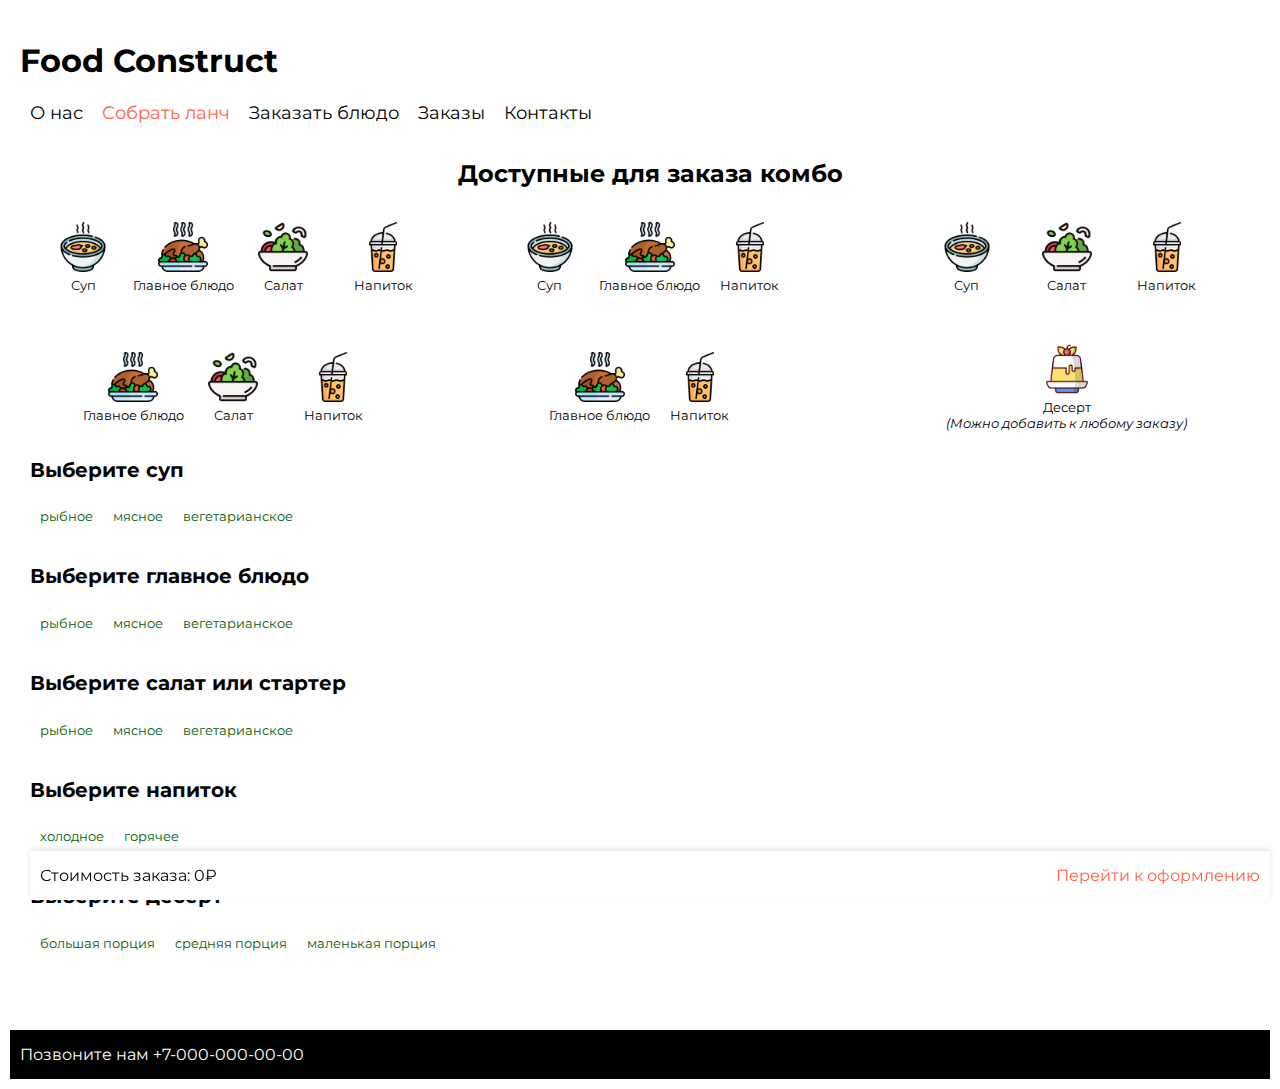
==== commit a330197b: "Lab9" ====
--- a/lunch.html
+++ b/lunch.html
@@ -23,7 +23,7 @@
                 <li><a href="index.html">О нас</a></li>
                 <li><a class="active" href="lunch.html">Собрать ланч</a></li>
                 <li><a href="Making_an _order.html">Заказать блюдо</a></li>
-                <li><a href="#menu">Заказы</a></li>
+                <li><a href="Menu.html">Заказы</a></li>
                 <li><a href="#contact">Контакты</a></li>
             </ul>
         </nav>
--- a/styles.css
+++ b/styles.css
@@ -512,4 +512,207 @@
 .link {
     text-decoration: none;
     color: tomato;
-}+}
+.overlay {
+    display: none;
+    position: fixed;
+    top: 0;
+    left: 0;
+    width: 100%;
+    height: 100%;
+    background-color: rgba(0, 0, 0, 0.6);
+    z-index: 999;
+}
+
+main {
+    flex: 1;
+}
+
+body {
+    display: flex;
+    flex-direction: column;
+    min-height: 100vh;
+}
+
+/* Общий стиль модального окна */
+.modal {
+    display: none;
+    position: fixed;
+    top: 50%;
+    left: 50%;
+    transform: translate(-50%, -50%);
+    background-color: #fff;
+    border-radius: 8px;
+    box-shadow: 0 4px 15px rgba(0, 0, 0, 0.2);
+    width: 50vh;
+    max-width: 500px;
+    z-index: 1000;
+    overflow: hidden;
+    animation: fadeIn 0.3s ease;
+}
+
+/* Заголовок модального окна */
+.modal-header {
+    background-color: #f5f5f5;
+    padding: 15px;
+    border-bottom: 1px solid #ddd;
+    display: flex;
+    justify-content: space-between;
+    align-items: center;
+}
+
+.modal-header h2 {
+    margin: 0;
+    font-size: 18px;
+    color: #333;
+}
+
+.modal-header .close-btn {
+    background: none;
+    border: none;
+    font-size: 20px;
+    cursor: pointer;
+    color: #999;
+    transition: color 0.3s ease;
+}
+
+.modal-header .close-btn:hover {
+    color: #333;
+}
+
+/* Тело модального окна */
+.modal-body {
+    padding: 15px;
+    font-size: 14px;
+    color: #555;
+    line-height: 1.5;
+    max-width: 100%;
+
+}
+
+/* Футер модального окна */
+.modal-footer {
+    background-color: #f5f5f5;
+    padding: 15px;
+    border-top: 1px solid #ddd;
+    text-align: right;
+}
+
+.modal-footer .btn {
+    padding: 10px 15px;
+    border-radius: 5px;
+    border: none;
+    cursor: pointer;
+    transition: background-color 0.3s ease;
+}
+
+.modal-footer .btn-confirm-del {
+    background-color: red;
+    color: white;
+}
+
+.modal-footer .btn-confirm {
+    background-color: green;
+    color: white;
+}
+
+.modal-footer .btn-confirm-del:hover {
+    background-color: rgba(203, 48, 48, 0.701);
+}
+
+.modal-footer .btn-confirm:hover {
+    background-color: rgba(34, 175, 34, 0.641);
+}
+
+.modal-footer .btn-close {
+    background-color: #e0e0e0;
+    color: #333;
+}
+
+.modal-footer .btn-close:hover {
+    background-color: #d6d6d6;
+}
+
+/* Анимация для модального окна */
+@keyframes fadeIn {
+    from {
+        opacity: 0;
+        transform: translate(-50%, -45%);
+    }
+
+    to {
+        opacity: 1;
+        transform: translate(-50%, -50%);
+    }
+}
+
+/* Для маленьких экранов */
+@media (max-width: 768px) {
+    .modal {
+        width: 95%;
+    }
+}
+
+/* Стили для полей только для чтения */
+.modal-body .form-control[readonly] {
+    background-color: #f5f5f5;
+    color: #555;
+    cursor: not-allowed;
+    border: 1px solid #ddd;
+}
+
+#editForm {
+    display: flex;
+    flex-direction: column;
+    gap: 20px;
+}
+
+#edit-modal {
+    max-height: 100vh;
+    max-width: 100vh;
+    overflow-y: auto;
+}
+
+#edit-modal .modal-body {
+    padding: 10px;
+    max-height: 100vh;
+    max-width: 100vh;
+    overflow-y: auto;
+}
+
+
+.table-bordered {
+    border-collapse: collapse;
+}
+
+.form-group {
+    display: flex;
+    justify-content: space-between;
+    align-items: center;
+    flex-direction: row;
+}
+
+.edit-comment {
+    max-width: 800px;
+    max-height: 1200px;
+}
+
+
+
+nav a {
+    color: orange;
+    text-decoration: none;
+}
+
+nav a:hover {
+    color: darkorange;
+}
+
+footer {
+    text-align: left; /* Выравнивание текста футера по левому краю */
+    padding: 10px; /* Добавление отступов */
+    background-color: #000000; /* Цвет фона футера (можно изменить) */
+    color: #ffffff; /* Цвет текста футера (можно изменить) */
+    width: 100%; /* Ширина футера по всей странице */
+    position: relative; /* Обеспечивает правильное позиционирование */
+}
